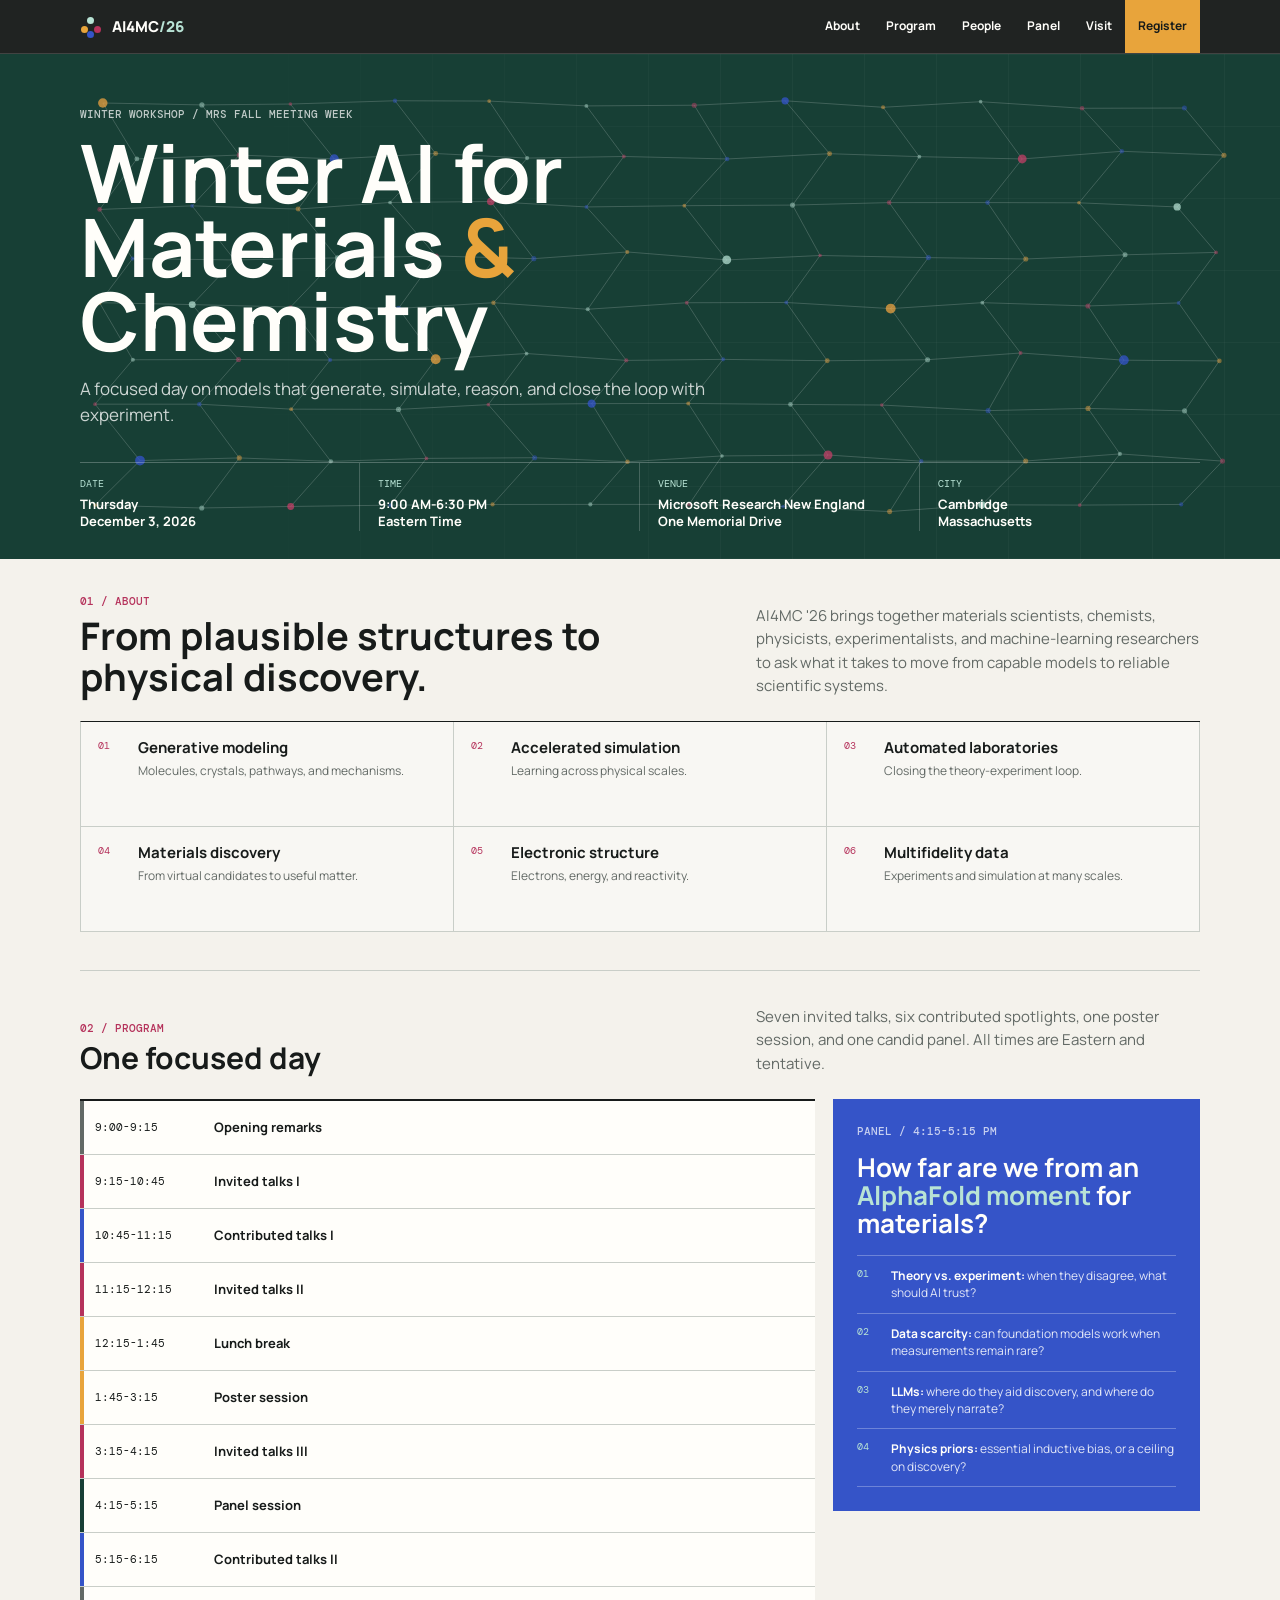
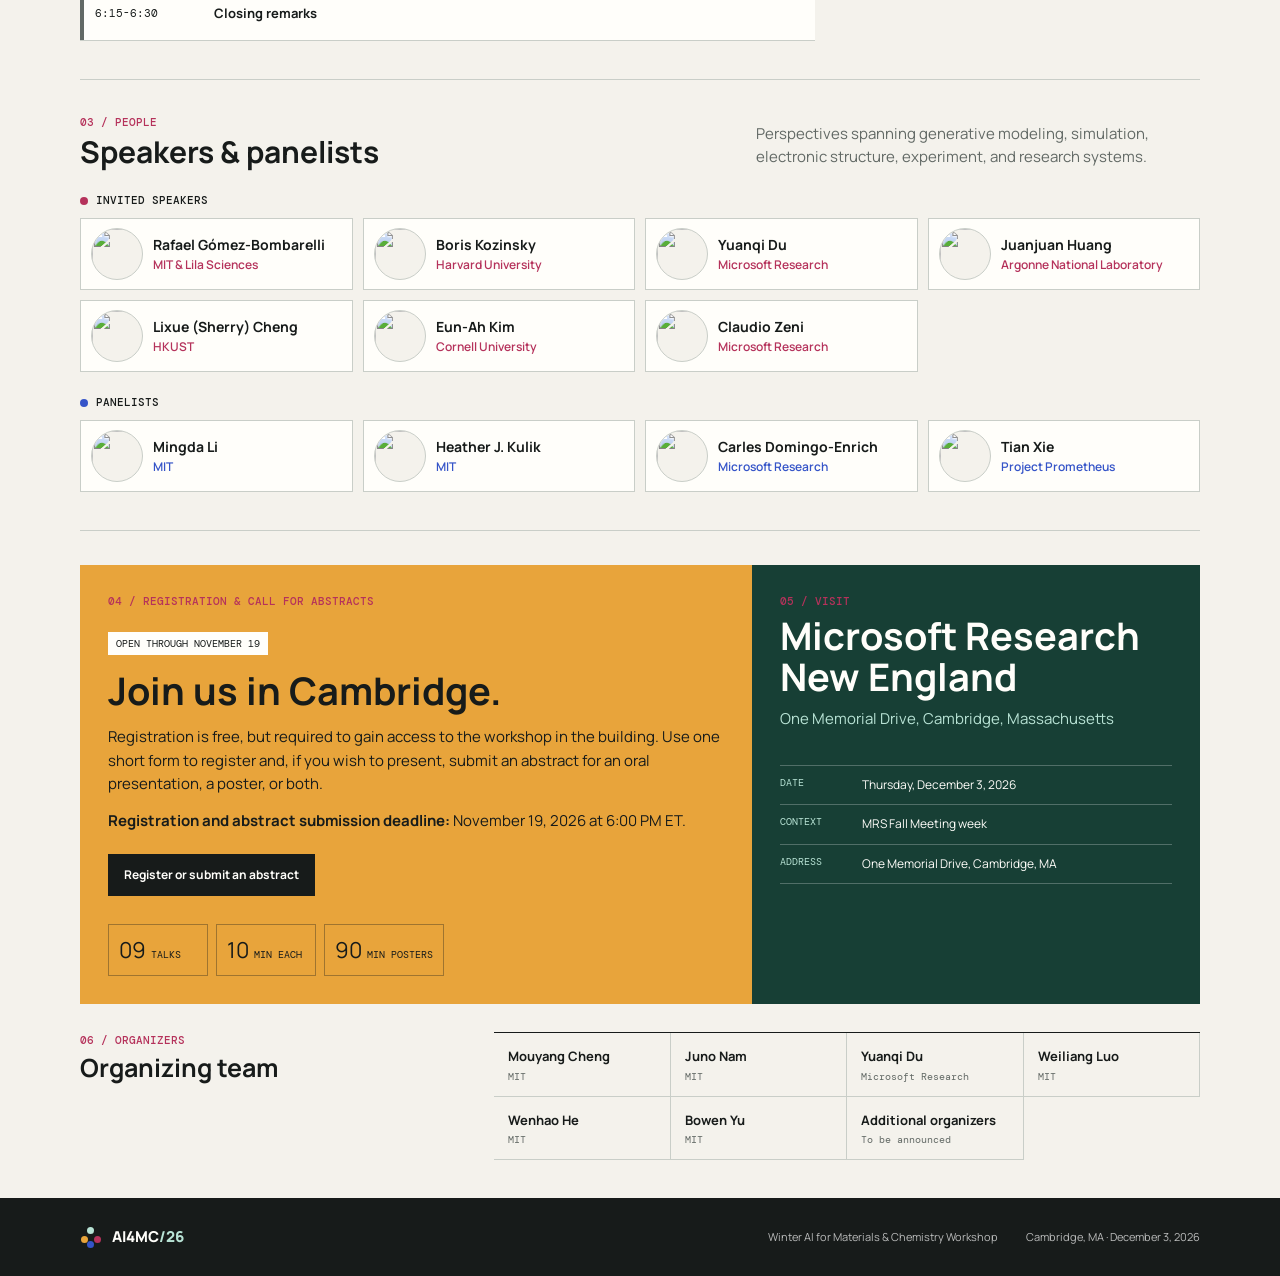
==== index.html @ 74a9e7e5 "Swap panel and final contributed session" ====
<!doctype html>
<html lang="en">
<head>
  <meta charset="utf-8">
  <meta name="viewport" content="width=device-width, initial-scale=1">
  <meta name="description" content="AI4MC 2026 - Winter AI for Materials & Chemistry Workshop at Microsoft Research New England in Cambridge, Massachusetts.">
  <title>AI4MC 2026 | Winter AI for Materials & Chemistry</title>
  <link rel="preconnect" href="https://fonts.googleapis.com">
  <link rel="preconnect" href="https://fonts.gstatic.com" crossorigin>
  <link href="https://fonts.googleapis.com/css2?family=DM+Mono:wght@400;500&family=Manrope:wght@400;500;600;700;800&display=swap" rel="stylesheet">
  <link rel="stylesheet" href="styles.css?v=20261023-1">
</head>
<body>
  <a class="skip-link" href="#main">Skip to content</a>
  <header class="site-header" data-header>
    <a class="brand" href="#top" aria-label="AI4MC 2026 home">
      <span class="brand-symbol" aria-hidden="true"><i></i><i></i><i></i><i></i></span>
      <span>AI4MC<span>/26</span></span>
    </a>
    <button class="menu-toggle" type="button" aria-expanded="false" aria-controls="site-nav" data-menu>
      <span></span><span></span><span class="sr-only">Toggle navigation</span>
    </button>
    <nav class="site-nav" id="site-nav" data-nav aria-label="Primary navigation">
      <a href="#about">About</a><a href="#program">Program</a><a href="#people">People</a>
      <a href="#panel">Panel</a><a href="#visit">Visit</a><a class="nav-cta" href="#abstracts">Register</a>
    </nav>
  </header>

  <main id="main">
    <section class="hero" id="top" aria-labelledby="hero-title">
      <canvas class="hero-canvas" data-crystal-canvas aria-hidden="true"></canvas>
      <div class="hero-grid" aria-hidden="true"></div>
      <div class="hero-inner">
        <div class="hero-copy">
          <p class="eyebrow light">Winter workshop / MRS Fall Meeting week</p>
          <h1 id="hero-title">Winter AI for<br>Materials <span>&amp;</span> Chemistry</h1>
          <p class="hero-deck">A focused day on models that generate, simulate, reason, and close the loop with experiment.</p>
        </div>
        <dl class="hero-meta">
          <div><dt>Date</dt><dd>Thursday<br>December 3, 2026</dd></div>
          <div><dt>Time</dt><dd>9:00 AM-6:30 PM<br>Eastern Time</dd></div>
          <div><dt>Venue</dt><dd>Microsoft Research New England<br>One Memorial Drive</dd></div>
          <div><dt>City</dt><dd>Cambridge<br>Massachusetts</dd></div>
        </dl>
      </div>
    </section>

    <div class="page-shell">
      <section class="section about" id="about" aria-labelledby="about-title">
        <div class="section-heading">
          <div><p class="section-index">01 / About</p><h2 id="about-title">From plausible structures to physical discovery.</h2></div>
          <p>AI4MC '26 brings together materials scientists, chemists, physicists, experimentalists, and machine-learning researchers to ask what it takes to move from capable models to reliable scientific systems.</p>
        </div>
        <div class="theme-grid" aria-label="Workshop themes">
          <article><span>01</span><div><h3>Generative modeling</h3><p>Molecules, crystals, pathways, and mechanisms.</p></div></article>
          <article><span>02</span><div><h3>Accelerated simulation</h3><p>Learning across physical scales.</p></div></article>
          <article><span>03</span><div><h3>Automated laboratories</h3><p>Closing the theory-experiment loop.</p></div></article>
          <article><span>04</span><div><h3>Materials discovery</h3><p>From virtual candidates to useful matter.</p></div></article>
          <article><span>05</span><div><h3>Electronic structure</h3><p>Electrons, energy, and reactivity.</p></div></article>
          <article><span>06</span><div><h3>Multifidelity data</h3><p>Experiments and simulation at many scales.</p></div></article>
        </div>
      </section>

      <section class="section program" id="program" aria-labelledby="program-title">
        <div class="section-heading compact-heading">
          <div><p class="section-index">02 / Program</p><h2 id="program-title">One focused day</h2></div>
          <p>Seven invited talks, six contributed spotlights, one poster session, and one candid panel. All times are Eastern and tentative.</p>
        </div>
        <div class="program-layout">
          <ol class="schedule" aria-label="Tentative workshop schedule">
            <li><time>9:00-9:15</time><strong>Opening remarks</strong></li>
            <li class="invited"><time>9:15-10:45</time><strong>Invited talks I</strong></li>
            <li class="contributed"><time>10:45-11:15</time><strong>Contributed talks I</strong></li>
            <li class="invited"><time>11:15-12:15</time><strong>Invited talks II</strong></li>
            <li class="break"><time>12:15-1:45</time><strong>Lunch break</strong></li>
            <li class="poster"><time>1:45-3:15</time><strong>Poster session</strong></li>
            <li class="invited"><time>3:15-4:15</time><strong>Invited talks III</strong></li>
            <li class="panel-row"><time>4:15-5:15</time><strong>Panel session</strong></li>
            <li class="contributed"><time>5:15-6:15</time><strong>Contributed talks II</strong></li>
            <li><time>6:15-6:30</time><strong>Closing remarks</strong></li>
          </ol>
          <aside class="panel-card" id="panel" aria-labelledby="panel-title">
            <p class="eyebrow light">Panel / 4:15-5:15 PM</p>
            <h3 id="panel-title">How far are we from an <em>AlphaFold moment</em> for materials?</h3>
            <ol>
              <li><span>01</span><p><strong>Theory vs. experiment:</strong> when they disagree, what should AI trust?</p></li>
              <li><span>02</span><p><strong>Data scarcity:</strong> can foundation models work when measurements remain rare?</p></li>
              <li><span>03</span><p><strong>LLMs:</strong> where do they aid discovery, and where do they merely narrate?</p></li>
              <li><span>04</span><p><strong>Physics priors:</strong> essential inductive bias, or a ceiling on discovery?</p></li>
            </ol>
          </aside>
        </div>
      </section>

      <section class="section people" id="people" aria-labelledby="people-title">
        <div class="section-heading compact-heading">
          <div><p class="section-index">03 / People</p><h2 id="people-title">Speakers &amp; panelists</h2></div>
          <p>Perspectives spanning generative modeling, simulation, electronic structure, experiment, and research systems.</p>
        </div>
        <div class="people-group">
          <div class="group-label"><span class="dot raspberry"></span>Invited speakers</div>
          <div class="person-grid">
            <article class="person"><img src="https://dmse.mit.edu/wp-content/uploads/2023/06/0003_Rafael-Gomez-Bombarelli_003-scaled-aspect-ratio-425-490-850x980-c-default.jpg" alt="" width="52" height="52" loading="lazy" referrerpolicy="no-referrer"><div><h3><a href="https://gomezbombarelli.mit.edu/" target="_blank" rel="noreferrer">Rafael G&oacute;mez-Bombarelli</a></h3><p>MIT &amp; Lila Sciences</p></div></article>
            <article class="person"><img src="https://seas.harvard.edu/sites/default/files/images/Directory/Kozinsky_200x300.jpg" alt="" width="52" height="52" loading="lazy" referrerpolicy="no-referrer"><div><h3><a href="https://seas.harvard.edu/person/boris-kozinsky" target="_blank" rel="noreferrer">Boris Kozinsky</a></h3><p>Harvard University</p></div></article>
            <article class="person"><img src="https://yuanqidu.github.io/images/avatar.jpg" alt="" width="52" height="52" loading="lazy" referrerpolicy="no-referrer"><div><h3><a href="https://yuanqidu.github.io/" target="_blank" rel="noreferrer">Yuanqi Du</a></h3><p>Microsoft Research</p></div></article>
            <article class="person"><img src="https://juanjuanhuang-cathy.github.io/assets/img/about_personal_photo.jpg" alt="" width="52" height="52" loading="lazy" referrerpolicy="no-referrer"><div><h3><a href="https://www.aps.anl.gov/aps_directory/profile/Juanjuan__Huang" target="_blank" rel="noreferrer">Juanjuan Huang</a></h3><p>Argonne National Laboratory</p></div></article>
            <article class="person"><img src="https://sherrylixuecheng.github.io/images/academic_photo.jpg" alt="" width="52" height="52" loading="lazy" referrerpolicy="no-referrer"><div><h3><a href="https://sherrylixuecheng.github.io/" target="_blank" rel="noreferrer">Lixue (Sherry) Cheng</a></h3><p>HKUST</p></div></article>
            <article class="person"><img src="https://as.cornell.edu/sites/default/files/styles/4_5/public/2026-10/b5956ace6bd6-eu-nah-kim-picture-web.jpg?itok=qq7B50CQ" alt="" width="52" height="52" loading="lazy" referrerpolicy="no-referrer"><div><h3><a href="https://eunahkim.ccmr.cornell.edu/" target="_blank" rel="noreferrer">Eun-Ah Kim</a></h3><p>Cornell University</p></div></article>
            <article class="person"><img src="https://www.microsoft.com/en-us/research/wp-content/uploads/2024/04/self_portrait_very_small_2-948x1024.png" alt="" width="52" height="52" loading="lazy" referrerpolicy="no-referrer"><div><h3><a href="https://www.microsoft.com/en-us/research/people/claudiozeni/" target="_blank" rel="noreferrer">Claudio Zeni</a></h3><p>Microsoft Research</p></div></article>
          </div>
        </div>
        <div class="people-group panelists">
          <div class="group-label"><span class="dot cobalt"></span>Panelists</div>
          <div class="person-grid panelist-grid">
            <article class="person"><img src="https://nse.mit.edu/files/2025/05/MIT-Mingda-Li.jpg" alt="" width="52" height="52" loading="lazy" referrerpolicy="no-referrer"><div><h3><a href="https://qm.mit.edu/" target="_blank" rel="noreferrer">Mingda Li</a></h3><p>MIT</p></div></article>
            <article class="person"><img src="https://hjkgrp.mit.edu/author/heather-j.-kulik/avatar_hub42bf8af96ca4fa7749fc0bb445c78c4_25260_270x270_fill_lanczos_center_3.png" alt="" width="52" height="52" loading="lazy" referrerpolicy="no-referrer"><div><h3><a href="https://hjkgrp.mit.edu/" target="_blank" rel="noreferrer">Heather J. Kulik</a></h3><p>MIT</p></div></article>
            <article class="person"><img src="https://www.microsoft.com/en-us/research/wp-content/uploads/2026/05/carles_photo_1_cropped.jpg" alt="" width="52" height="52" loading="lazy" referrerpolicy="no-referrer"><div><h3><a href="https://www.microsoft.com/en-us/research/people/carlesd/" target="_blank" rel="noreferrer">Carles Domingo-Enrich</a></h3><p>Microsoft Research</p></div></article>
            <article class="person"><img src="https://txie.me/assets/img/profile.jpeg" alt="" width="52" height="52" loading="lazy" referrerpolicy="no-referrer"><div><h3><a href="https://txie.me/" target="_blank" rel="noreferrer">Tian Xie</a></h3><p>Project Prometheus</p></div></article>
          </div>
        </div>
      </section>

      <section class="section practical" aria-label="Participation and venue information">
        <div class="practical-grid">
          <article class="abstract-card" id="abstracts">
            <p class="section-index">04 / Registration &amp; call for abstracts</p><p class="status-chip">Open through November 19</p>
            <h2>Join us in Cambridge.</h2>
            <p>Registration is free, but required to gain access to the workshop in the building. Use one short form to register and, if you wish to present, submit an abstract for an oral presentation, a poster, or both.</p>
            <p><strong>Registration and abstract submission deadline:</strong> November 19, 2026 at 6:00 PM ET.</p>
            <a class="form-cta" href="https://docs.google.com/forms/d/e/1FAIpQLSfO9KJ5YjZdYnXHMeKEOimz5jTorqgOtloGf9HDs_hQ8RA9sg/viewform" target="_blank" rel="noreferrer">Register or submit an abstract</a>
            <div class="mini-stats"><span><strong>09</strong>talks</span><span><strong>10</strong>min each</span><span><strong>90</strong>min posters</span></div>
          </article>
          <article class="venue-card" id="visit">
            <p class="section-index light">05 / Visit</p><h2>Microsoft Research<br>New England</h2><p>One Memorial Drive, Cambridge, Massachusetts</p>
            <dl>
              <div><dt>Date</dt><dd>Thursday, December 3, 2026</dd></div>
              <div><dt>Context</dt><dd>MRS Fall Meeting week</dd></div>
              <div><dt>Address</dt><dd>One Memorial Drive, Cambridge, MA</dd></div>
            </dl>
          </article>
        </div>
        <div class="organizers" id="organizers">
          <div><p class="section-index">06 / Organizers</p><h2>Organizing team</h2></div>
          <div class="organizer-list">
            <article><h3>Mouyang Cheng</h3><p>MIT</p></article>
            <article><h3>Juno Nam</h3><p>MIT</p></article>
            <article><h3>Yuanqi Du</h3><p>Microsoft Research</p></article>
            <article><h3>Weiliang Luo</h3><p>MIT</p></article>
            <article><h3>Wenhao He</h3><p>MIT</p></article>
            <article><h3>Bowen Yu</h3><p>MIT</p></article>
            <article><h3>Additional organizers</h3><p>To be announced</p></article>
          </div>
        </div>
      </section>
    </div>
  </main>

  <footer class="site-footer">
    <a class="brand footer-brand" href="#top"><span class="brand-symbol" aria-hidden="true"><i></i><i></i><i></i><i></i></span><span>AI4MC<span>/26</span></span></a>
    <p>Winter AI for Materials &amp; Chemistry Workshop</p><p>Cambridge, MA &middot; December 3, 2026</p>
  </footer>
  <script src="script.js"></script>
</body>
</html>
---- styles.css ----
:root {
  --ink: #171b1a;
  --paper: #f4f2ec;
  --white: #fffefa;
  --line: #c9cec8;
  --muted: #626965;
  --evergreen: #173f35;
  --mint: #b8e3d5;
  --raspberry: #b5325b;
  --cobalt: #3554c8;
  --amber: #e8a43b;
  --mono: "DM Mono", monospace;
  --sans: "Manrope", sans-serif;
  --max: 1120px;
}

* { box-sizing: border-box; }
html { scroll-behavior: smooth; scroll-padding-top: 68px; }
body { margin: 0; color: var(--ink); background: var(--paper); font-family: var(--sans); font-size: 15px; line-height: 1.55; }
a { color: inherit; text-decoration: none; }
h1, h2, h3, p, dl, dd, ol { margin: 0; }
button { font: inherit; }
.sr-only { position: absolute; width: 1px; height: 1px; padding: 0; overflow: hidden; clip: rect(0, 0, 0, 0); white-space: nowrap; border: 0; }
.skip-link { position: fixed; z-index: 100; top: 8px; left: 8px; padding: 8px 12px; background: var(--white); transform: translateY(-150%); }
.skip-link:focus { transform: translateY(0); }

.site-header { position: sticky; z-index: 20; top: 0; height: 54px; display: flex; align-items: center; justify-content: space-between; padding: 0 max(22px, calc((100vw - var(--max)) / 2)); color: var(--white); background: rgba(23, 27, 26, .96); border-bottom: 1px solid rgba(255, 255, 255, .15); backdrop-filter: blur(10px); }
.brand { display: inline-flex; align-items: center; gap: 10px; font-size: 15px; font-weight: 800; letter-spacing: 0; }
.brand > span:last-child > span { color: var(--mint); }
.brand-symbol { position: relative; display: block; width: 22px; height: 22px; }
.brand-symbol i { position: absolute; width: 7px; height: 7px; background: var(--mint); border-radius: 50%; }
.brand-symbol i:nth-child(1) { top: 1px; left: 7px; }
.brand-symbol i:nth-child(2) { top: 10px; left: 1px; background: var(--amber); }
.brand-symbol i:nth-child(3) { top: 10px; right: 1px; background: var(--raspberry); }
.brand-symbol i:nth-child(4) { bottom: 0; left: 7px; background: var(--cobalt); }
.site-nav { height: 100%; display: flex; align-items: stretch; }
.site-nav a { display: grid; place-items: center; padding: 0 13px; font-size: 12px; font-weight: 700; }
.site-nav a:hover, .site-nav a:focus-visible { color: var(--mint); }
.site-nav .nav-cta { color: var(--ink); background: var(--amber); }
.site-nav .nav-cta:hover, .site-nav .nav-cta:focus-visible { color: var(--ink); background: #f0b95f; }
.menu-toggle { display: none; }

.hero { position: relative; min-height: 390px; overflow: hidden; color: var(--white); background: var(--evergreen); }
.hero-canvas, .hero-grid { position: absolute; inset: 0; width: 100%; height: 100%; }
.hero-grid { opacity: .18; background-image: linear-gradient(rgba(255,255,255,.18) 1px, transparent 1px), linear-gradient(90deg, rgba(255,255,255,.18) 1px, transparent 1px); background-size: 72px 72px; mask-image: linear-gradient(90deg, transparent 15%, #000 60%); }
.hero-inner { position: relative; z-index: 1; width: min(var(--max), calc(100% - 44px)); margin: 0 auto; padding: 52px 0 28px; }
.eyebrow, .section-index, .group-label { font-family: var(--mono); font-size: 11px; font-weight: 500; text-transform: uppercase; letter-spacing: 0; }
.light { color: rgba(255,255,255,.72); }
.hero h1 { max-width: 820px; margin-top: 12px; font-size: clamp(46px, 6.3vw, 88px); line-height: .92; font-weight: 700; letter-spacing: 0; }
.hero h1 span { color: var(--amber); }
.hero-deck { max-width: 670px; margin-top: 18px; font-size: 17px; color: rgba(255,255,255,.78); }
.hero-meta { display: grid; grid-template-columns: repeat(4, 1fr); margin-top: 34px; border-top: 1px solid rgba(255,255,255,.25); }
.hero-meta div { padding: 13px 18px 0 0; border-right: 1px solid rgba(255,255,255,.2); }
.hero-meta div + div { padding-left: 18px; }
.hero-meta div:last-child { border-right: 0; }
.hero-meta dt { margin-bottom: 4px; font-family: var(--mono); font-size: 10px; text-transform: uppercase; color: var(--mint); }
.hero-meta dd { font-size: 13px; font-weight: 700; line-height: 1.35; }

.page-shell { width: min(var(--max), calc(100% - 44px)); margin: 0 auto; }
.section { padding: 34px 0 38px; border-bottom: 1px solid var(--line); }
.section-heading { display: grid; grid-template-columns: 1.4fr 1fr; gap: 54px; align-items: end; margin-bottom: 24px; }
.section-heading h2, .organizers h2, .practical h2 { margin-top: 5px; font-size: clamp(25px, 3vw, 38px); line-height: 1.08; letter-spacing: 0; }
.section-heading > p { max-width: 510px; color: var(--muted); }
.section-index { color: var(--raspberry); }
.compact-heading h2 { font-size: 30px; }

.theme-grid { display: grid; grid-template-columns: repeat(3, 1fr); border-top: 1px solid var(--ink); border-left: 1px solid var(--line); }
.theme-grid article { min-height: 105px; display: grid; grid-template-columns: 30px 1fr; gap: 10px; padding: 17px; border-right: 1px solid var(--line); border-bottom: 1px solid var(--line); background: rgba(255,255,255,.36); }
.theme-grid span { font: 10px var(--mono); color: var(--raspberry); }
.theme-grid h3 { font-size: 15px; line-height: 1.2; }
.theme-grid p { margin-top: 6px; color: var(--muted); font-size: 12px; line-height: 1.4; }

.program-layout { display: grid; grid-template-columns: minmax(0, 1.6fr) minmax(310px, .8fr); gap: 18px; align-items: start; }
.schedule { list-style: none; padding: 0; border-top: 2px solid var(--ink); }
.schedule li { position: relative; min-height: 54px; display: grid; grid-template-columns: 105px 1fr; gap: 14px; align-items: center; padding: 8px 15px; border-bottom: 1px solid var(--line); background: var(--white); }
.schedule li::before { content: ""; position: absolute; left: 0; top: 0; bottom: 0; width: 4px; background: var(--muted); }
.schedule li.invited::before { background: var(--raspberry); }
.schedule li.contributed::before { background: var(--cobalt); }
.schedule li.break::before, .schedule li.poster::before { background: var(--amber); }
.schedule li.panel-row::before { background: var(--evergreen); }
.schedule time { font: 11px var(--mono); }
.schedule strong { font-size: 13px; line-height: 1.25; }
.panel-card { padding: 24px; color: var(--white); background: var(--cobalt); }
.panel-card h3 { margin: 13px 0 18px; font-size: 26px; line-height: 1.08; }
.panel-card h3 em { color: var(--mint); font-style: normal; }
.panel-card ol { list-style: none; padding: 0; border-top: 1px solid rgba(255,255,255,.28); }
.panel-card li { display: grid; grid-template-columns: 26px 1fr; gap: 8px; padding: 11px 0; border-bottom: 1px solid rgba(255,255,255,.28); }
.panel-card li span { font: 10px var(--mono); color: var(--mint); }
.panel-card li p { font-size: 12px; line-height: 1.45; color: rgba(255,255,255,.86); }
.panel-card li strong { color: var(--white); }

.people-group + .people-group { margin-top: 22px; }
.group-label { display: flex; align-items: center; gap: 8px; margin-bottom: 9px; }
.dot { width: 8px; height: 8px; border-radius: 50%; }
.dot.raspberry { background: var(--raspberry); }
.dot.cobalt { background: var(--cobalt); }
.person-grid { display: grid; grid-template-columns: repeat(4, minmax(0, 1fr)); gap: 10px; }
.person { min-height: 72px; display: flex; gap: 10px; align-items: center; padding: 9px 10px; background: var(--white); border: 1px solid var(--line); }
.person img, .person .initials { flex: 0 0 52px; width: 52px; min-width: 52px; max-width: 52px; height: 52px; min-height: 52px; max-height: 52px; aspect-ratio: 1; display: block; border-radius: 50%; object-fit: cover; background: var(--paper); border: 1px solid var(--line); }
.person .initials { display: grid; place-items: center; color: var(--muted); font-size: 12px; font-weight: 700; line-height: 1; }
.person h3 { font-size: 14px; line-height: 1.25; }
.person h3 a:hover, .person h3 a:focus-visible { color: var(--raspberry); text-decoration: underline; }
.person p { margin-top: 3px; color: var(--raspberry); font-size: 12px; line-height: 1.3; font-weight: 600; }
.person.tba { background: rgba(232,164,59,.13); }
.panelist-grid { grid-template-columns: repeat(4, minmax(0, 1fr)); }
.panelist-grid .person p { color: var(--cobalt); }
.panelist-grid .person h3 a:hover, .panelist-grid .person h3 a:focus-visible { color: var(--cobalt); }

.practical { border-bottom: 0; }
.practical-grid { display: grid; grid-template-columns: 1.2fr .8fr; }
.abstract-card, .venue-card { min-height: 355px; padding: 28px; }
.abstract-card { background: var(--amber); }
.venue-card { color: var(--white); background: var(--evergreen); }
.status-chip { display: inline-block; margin: 22px 0 10px; padding: 5px 8px; font: 10px var(--mono); text-transform: uppercase; background: var(--white); }
.abstract-card > p:not(.section-index):not(.status-chip) { max-width: 620px; margin-top: 14px; }
.form-cta { display: inline-flex; align-items: center; min-height: 42px; margin-top: 22px; padding: 10px 15px; color: var(--white); background: var(--ink); border: 1px solid var(--ink); font-size: 12px; font-weight: 700; }
.form-cta:hover, .form-cta:focus-visible { color: var(--ink); background: var(--white); }
.mini-stats { display: flex; gap: 8px; margin-top: 28px; }
.mini-stats span { min-width: 100px; display: flex; align-items: baseline; gap: 5px; padding: 10px; border: 1px solid rgba(23,27,26,.35); font: 10px var(--mono); text-transform: uppercase; }
.mini-stats strong { font: 22px var(--sans); }
.venue-card > p:not(.section-index) { margin-top: 10px; color: var(--mint); }
.venue-card dl { margin-top: 34px; border-top: 1px solid rgba(255,255,255,.25); }
.venue-card dl div { display: grid; grid-template-columns: 72px 1fr; gap: 10px; padding: 10px 0; border-bottom: 1px solid rgba(255,255,255,.25); }
.venue-card dt { font: 10px var(--mono); text-transform: uppercase; color: var(--mint); }
.venue-card dd { font-size: 12px; }
.organizers { display: grid; grid-template-columns: .7fr 1.3fr; gap: 34px; padding-top: 28px; }
.organizers h2 { font-size: 25px; }
.organizer-list { display: grid; grid-template-columns: repeat(4, 1fr); border-top: 1px solid var(--ink); }
.organizer-list article { padding: 13px 14px; border-right: 1px solid var(--line); border-bottom: 1px solid var(--line); }
.organizer-list h3 { font-size: 13px; }
.organizer-list p { margin-top: 3px; color: var(--muted); font: 10px var(--mono); }

.site-footer { min-height: 78px; display: grid; grid-template-columns: 1fr auto auto; gap: 28px; align-items: center; padding: 16px max(22px, calc((100vw - var(--max)) / 2)); color: rgba(255,255,255,.7); background: var(--ink); font-size: 11px; }
.footer-brand { color: var(--white); }

@media (max-width: 900px) {
  .program-layout { grid-template-columns: 1fr; }
  .panel-card { display: grid; grid-template-columns: .8fr 1.2fr; gap: 22px; }
  .panel-card .eyebrow { grid-column: 1; }
  .panel-card h3 { grid-column: 1; margin: 0; }
  .panel-card ol { grid-column: 2; grid-row: 1 / span 2; }
  .person-grid { grid-template-columns: repeat(3, 1fr); }
  .panelist-grid { grid-template-columns: repeat(3, 1fr); }
  .organizer-list { grid-template-columns: repeat(2, 1fr); }
}

@media (max-width: 720px) {
  html { scroll-padding-top: 54px; }
  .site-header { padding: 0 18px; }
  .menu-toggle { position: relative; display: block; width: 38px; height: 38px; padding: 0; border: 0; color: var(--white); background: transparent; }
  .menu-toggle > span:not(.sr-only) { position: absolute; left: 9px; width: 20px; height: 2px; background: currentColor; }
  .menu-toggle > span:first-child { top: 14px; }
  .menu-toggle > span:nth-child(2) { top: 22px; }
  .site-nav { position: fixed; inset: 54px 0 auto; height: auto; display: none; grid-template-columns: repeat(2, 1fr); padding: 8px 18px 18px; background: var(--ink); }
  .site-nav.open { display: grid; }
  .site-nav a { min-height: 44px; justify-items: start; padding: 0 12px; border-bottom: 1px solid rgba(255,255,255,.15); }
  .site-nav .nav-cta { justify-items: center; margin-top: 8px; grid-column: 1 / -1; }
  .hero { min-height: 460px; }
  .hero-inner, .page-shell { width: min(100% - 30px, var(--max)); }
  .hero-inner { padding-top: 42px; }
  .hero h1 { font-size: clamp(41px, 13vw, 62px); }
  .hero-deck { font-size: 14px; }
  .hero-meta { grid-template-columns: repeat(2, 1fr); margin-top: 28px; }
  .hero-meta div { padding: 10px 10px 10px 0; border-bottom: 1px solid rgba(255,255,255,.2); }
  .hero-meta div + div { padding-left: 10px; }
  .hero-meta div:nth-child(2) { border-right: 0; }
  .section { padding: 28px 0 31px; }
  .section-heading { grid-template-columns: 1fr; gap: 10px; margin-bottom: 18px; }
  .section-heading h2 { font-size: 27px; }
  .theme-grid { grid-template-columns: repeat(2, 1fr); }
  .theme-grid article { min-height: 115px; grid-template-columns: 1fr; gap: 6px; padding: 13px; }
  .panel-card { display: block; }
  .panel-card h3 { margin: 12px 0 18px; }
  .person-grid, .panelist-grid { grid-template-columns: repeat(2, 1fr); }
  .practical-grid { grid-template-columns: 1fr; }
  .abstract-card, .venue-card { min-height: 0; padding: 24px; }
  .organizers { grid-template-columns: 1fr; gap: 16px; }
  .organizer-list { grid-template-columns: 1fr; }
  .site-footer { grid-template-columns: 1fr; gap: 6px; padding: 20px 18px; }
}

@media (max-width: 430px) {
  .schedule li { grid-template-columns: 82px 1fr; gap: 9px; padding-right: 8px; }
  .schedule b { display: none; }
  .schedule time { font-size: 9px; }
  .person-grid, .panelist-grid { grid-template-columns: 1fr; }
  .mini-stats { flex-wrap: wrap; }
  .mini-stats span { min-width: calc(50% - 4px); }
}

@media (prefers-reduced-motion: reduce) {
  html { scroll-behavior: auto; }
}
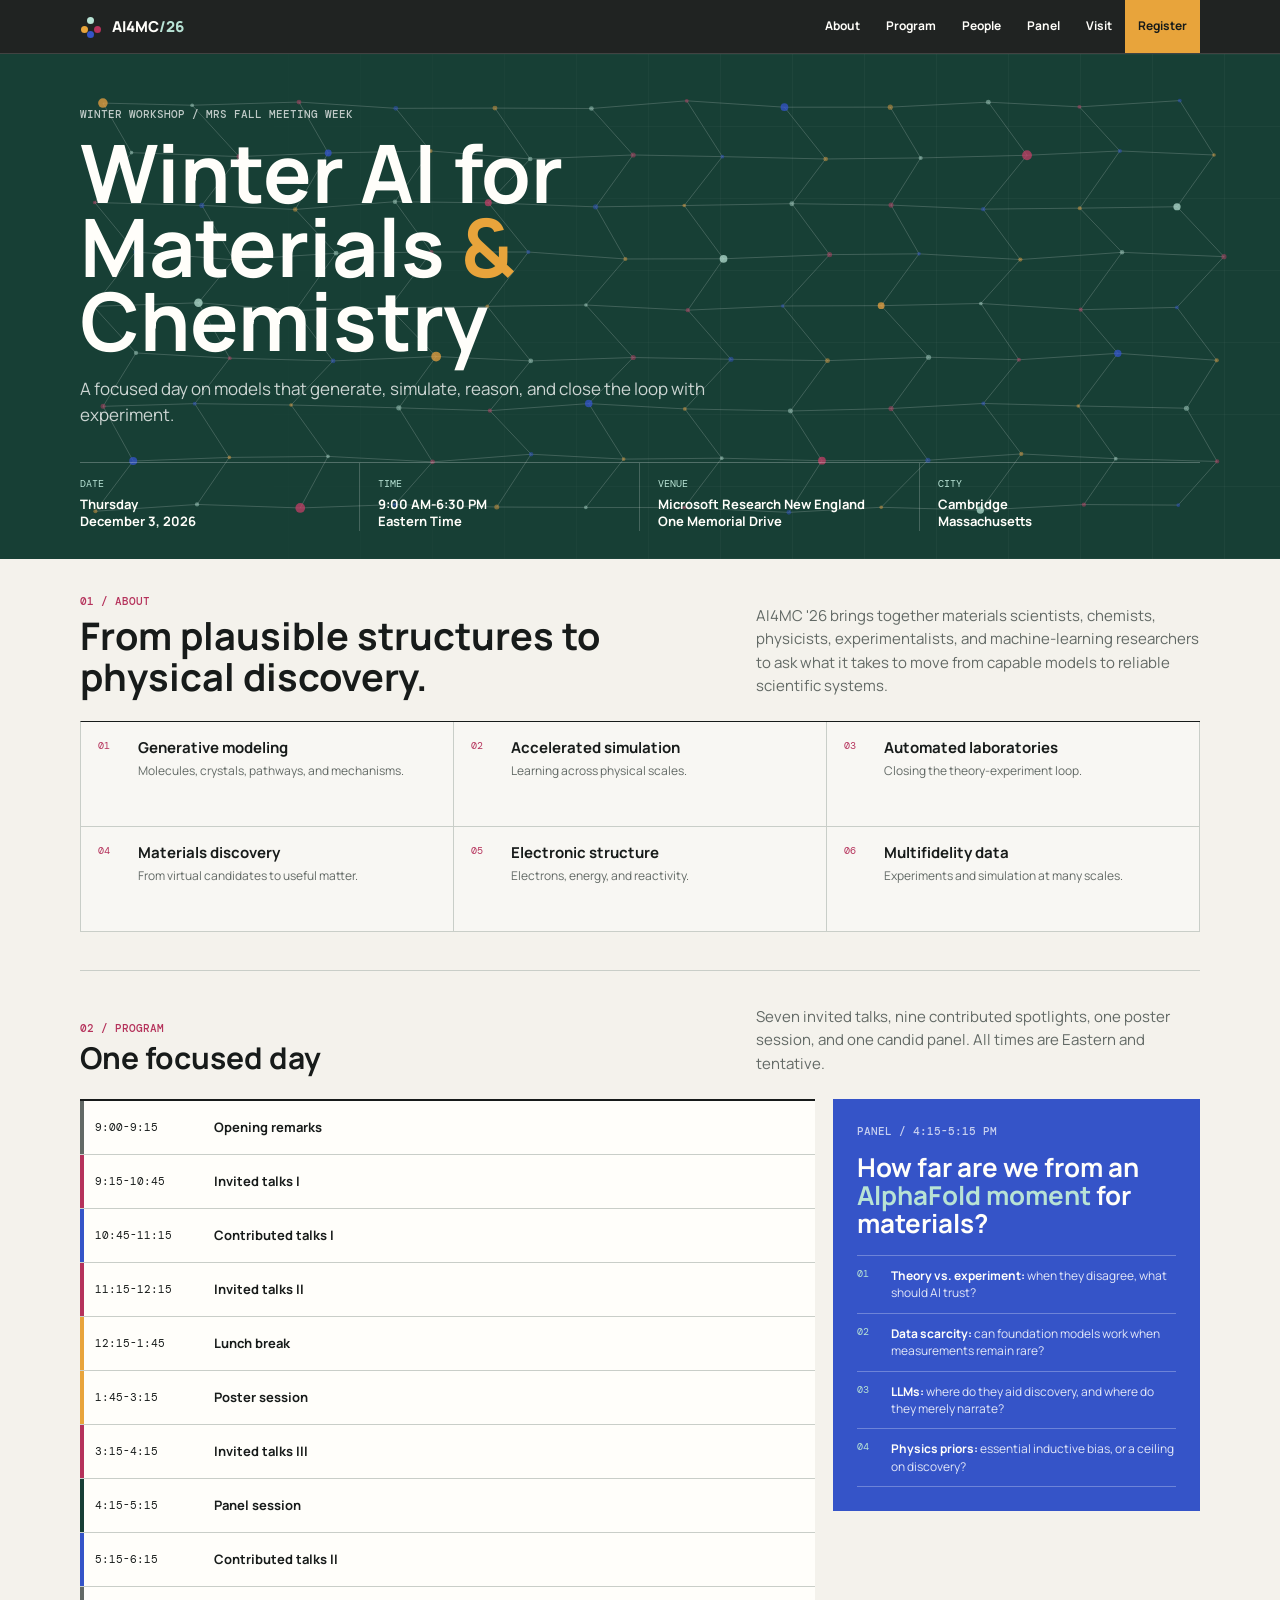
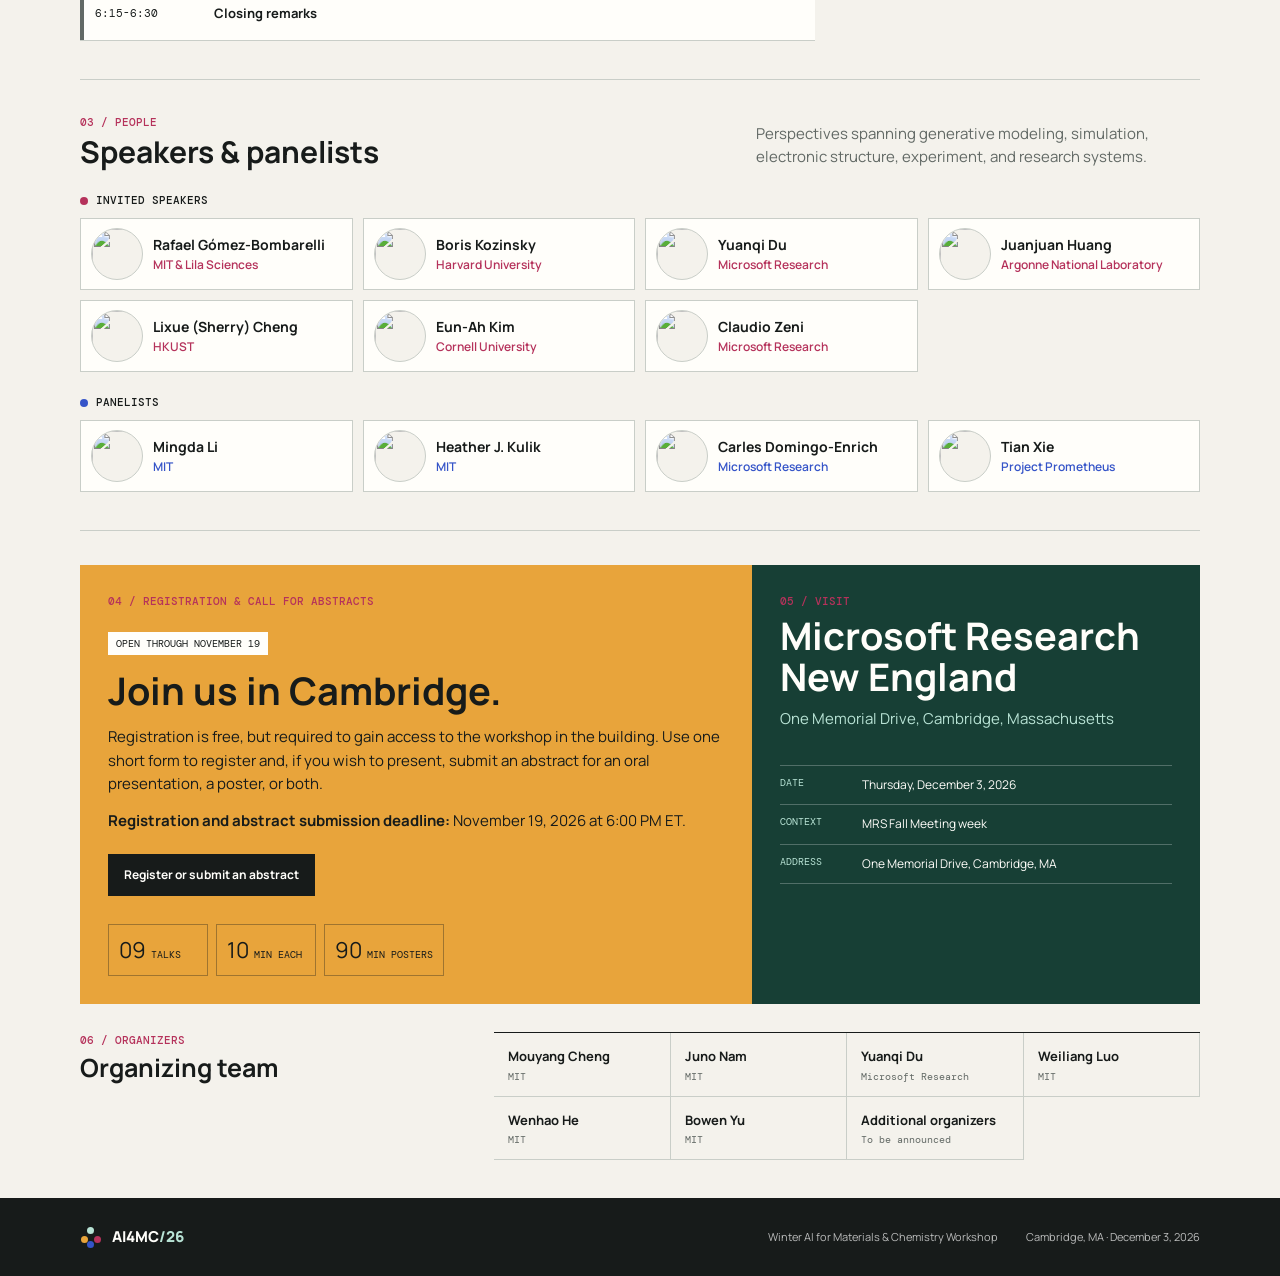
==== commit af64a0b5: "Update contributed spotlight count to nine" ====
--- a/index.html
+++ b/index.html
@@ -64,7 +64,7 @@
       <section class="section program" id="program" aria-labelledby="program-title">
         <div class="section-heading compact-heading">
           <div><p class="section-index">02 / Program</p><h2 id="program-title">One focused day</h2></div>
-          <p>Seven invited talks, six contributed spotlights, one poster session, and one candid panel. All times are Eastern and tentative.</p>
+          <p>Seven invited talks, nine contributed spotlights, one poster session, and one candid panel. All times are Eastern and tentative.</p>
         </div>
         <div class="program-layout">
           <ol class="schedule" aria-label="Tentative workshop schedule">
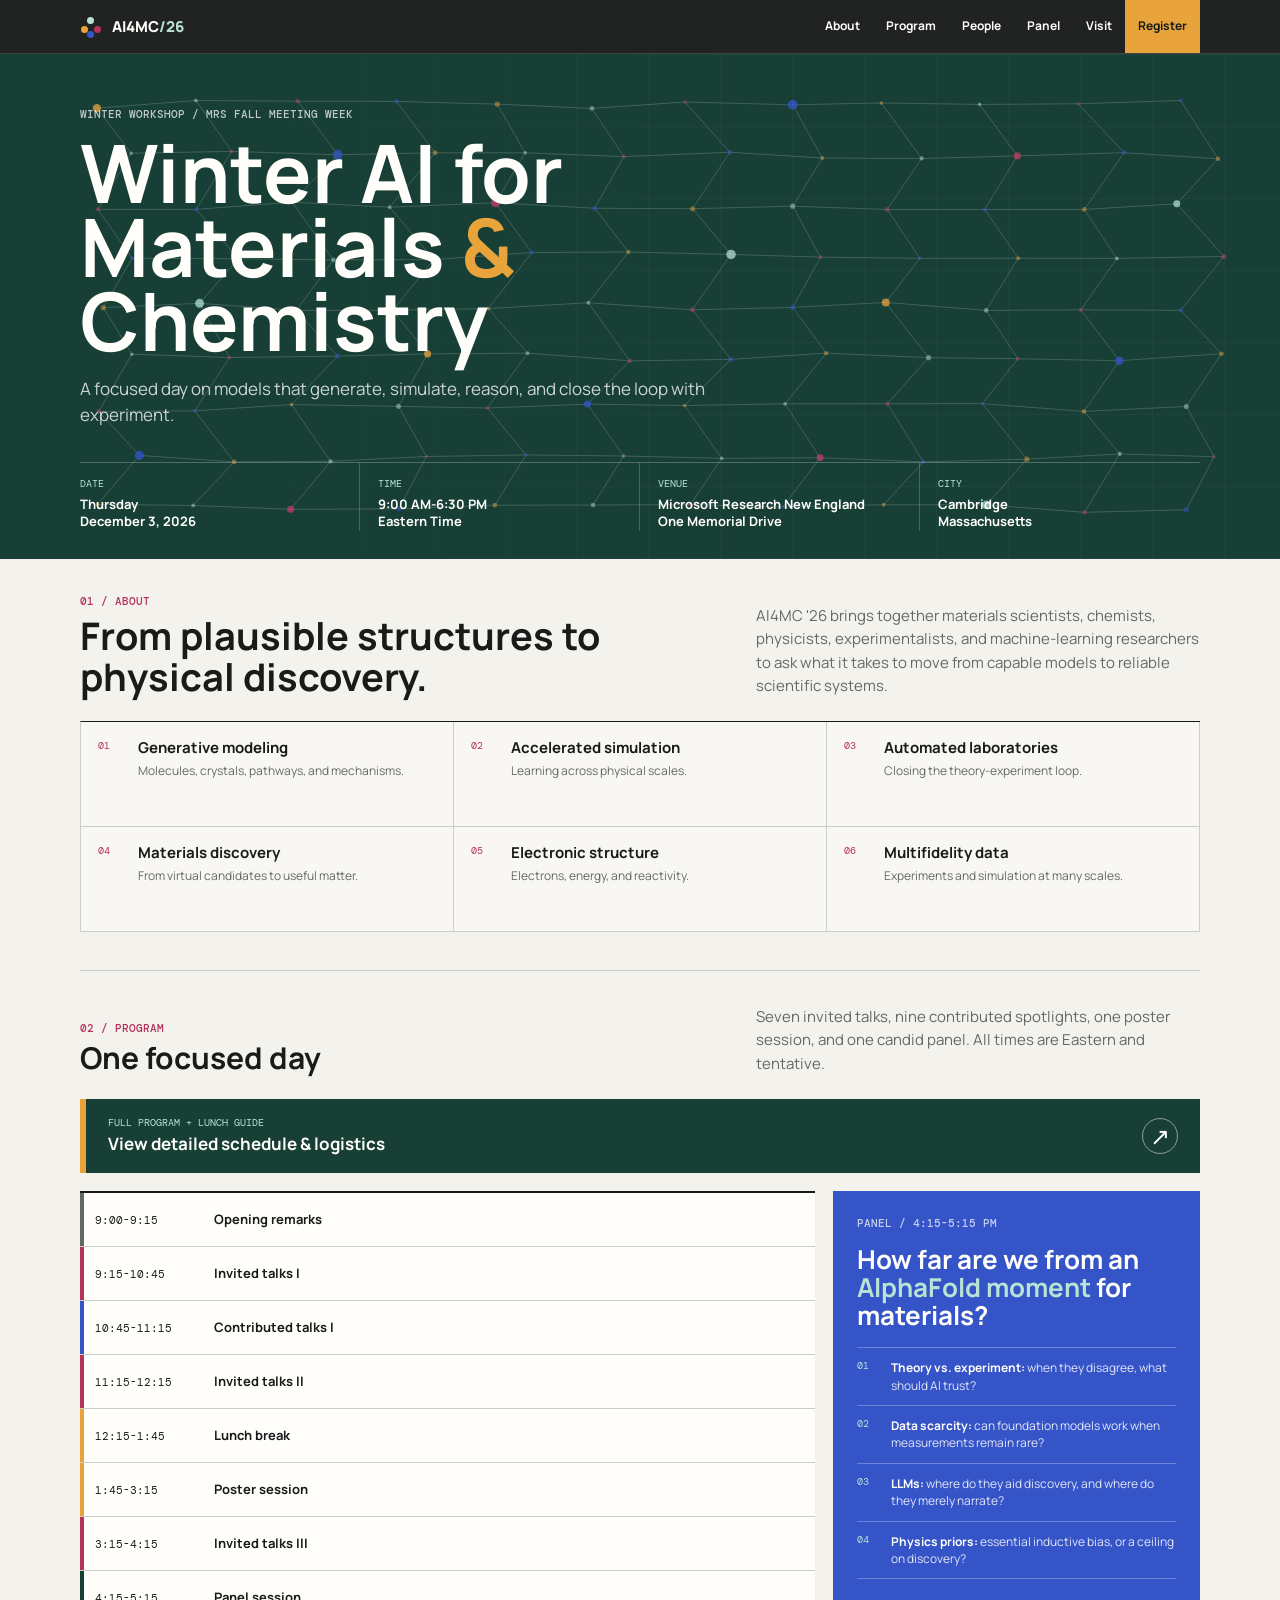
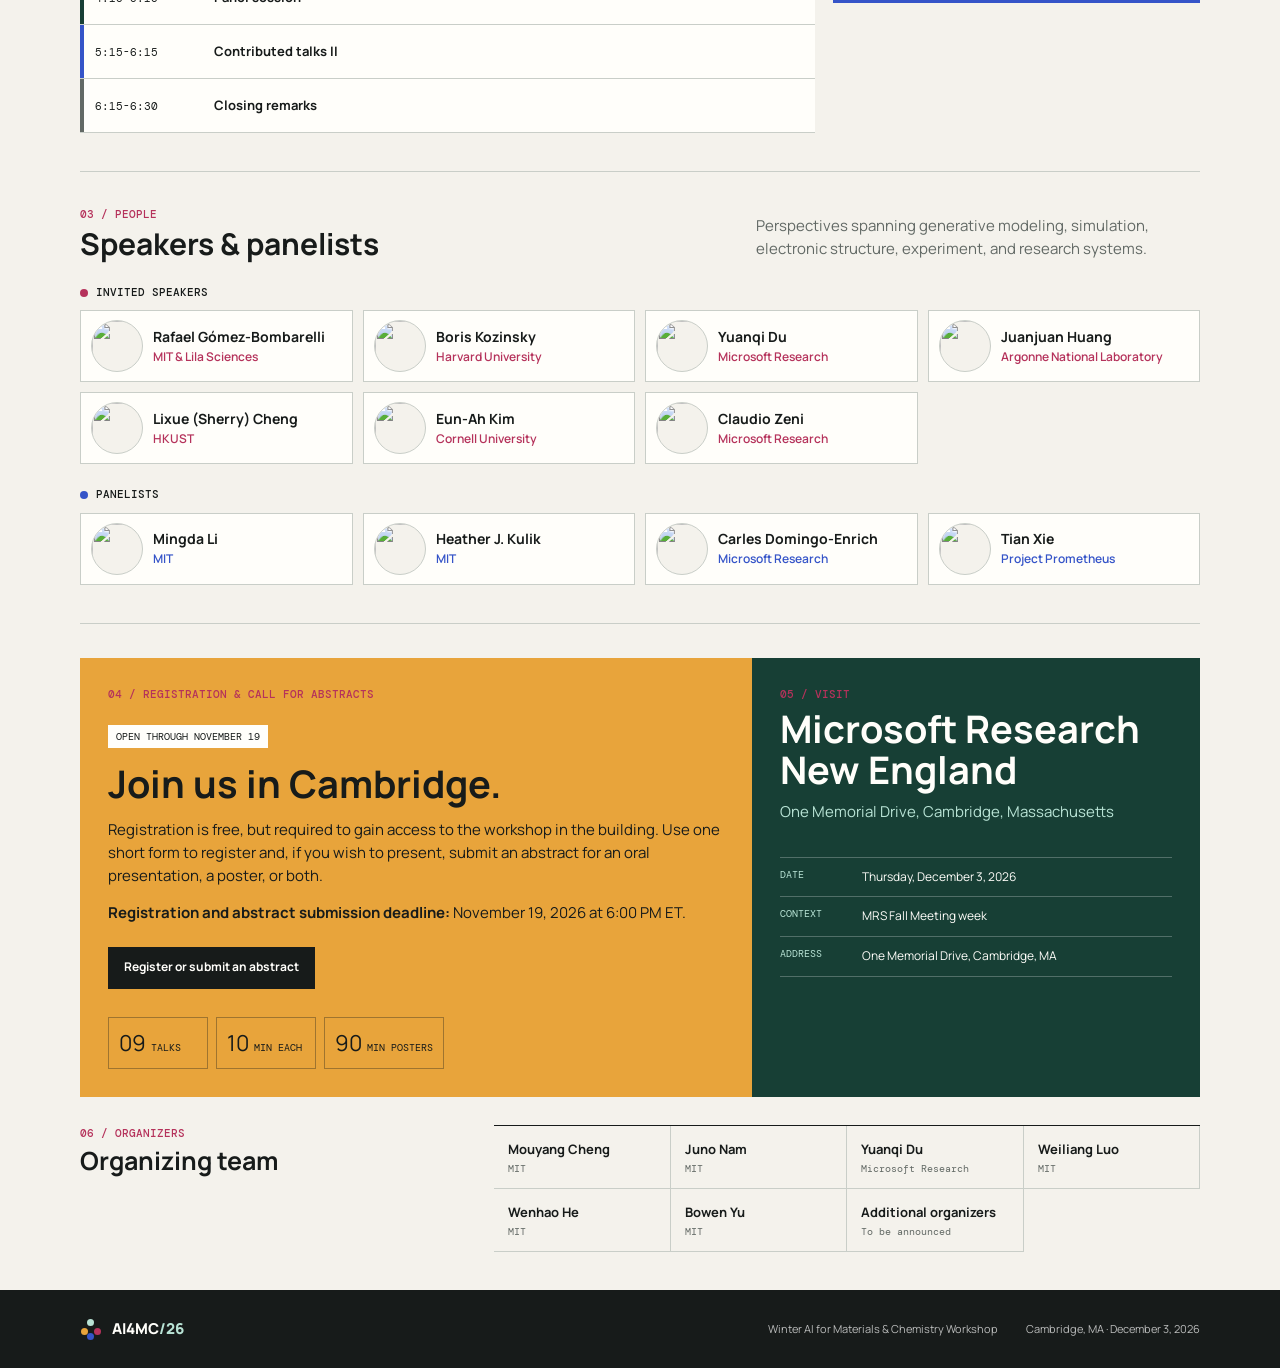
==== commit 95dcaa28: "Add AI4MC detailed schedule and lunch guide" ====
--- a/index.html
+++ b/index.html
@@ -8,7 +8,7 @@
   <link rel="preconnect" href="https://fonts.googleapis.com">
   <link rel="preconnect" href="https://fonts.gstatic.com" crossorigin>
   <link href="https://fonts.googleapis.com/css2?family=DM+Mono:wght@400;500&family=Manrope:wght@400;500;600;700;800&display=swap" rel="stylesheet">
-  <link rel="stylesheet" href="styles.css?v=20261023-1">
+  <link rel="stylesheet" href="styles.css?v=20261122-1">
 </head>
 <body>
   <a class="skip-link" href="#main">Skip to content</a>
@@ -66,6 +66,11 @@
           <div><p class="section-index">02 / Program</p><h2 id="program-title">One focused day</h2></div>
           <p>Seven invited talks, nine contributed spotlights, one poster session, and one candid panel. All times are Eastern and tentative.</p>
         </div>
+        <a class="schedule-detail-link" href="schedule.html" target="_blank" rel="noopener noreferrer">
+          <span><small>Full program + lunch guide</small><strong>View detailed schedule &amp; logistics</strong></span>
+          <span class="schedule-detail-arrow" aria-hidden="true">&#8599;</span>
+          <span class="sr-only">(opens in a new tab)</span>
+        </a>
         <div class="program-layout">
           <ol class="schedule" aria-label="Tentative workshop schedule">
             <li><time>9:00-9:15</time><strong>Opening remarks</strong></li>
--- a/styles.css
+++ b/styles.css
@@ -71,6 +71,12 @@
 .theme-grid p { margin-top: 6px; color: var(--muted); font-size: 12px; line-height: 1.4; }
 
 .program-layout { display: grid; grid-template-columns: minmax(0, 1.6fr) minmax(310px, .8fr); gap: 18px; align-items: start; }
+.schedule-detail-link { display: flex; align-items: center; justify-content: space-between; gap: 18px; margin: 0 0 18px; padding: 17px 22px; color: var(--white); background: var(--evergreen); border-left: 6px solid var(--amber); }
+.schedule-detail-link small { display: block; margin-bottom: 4px; color: var(--mint); font: 10px var(--mono); text-transform: uppercase; }
+.schedule-detail-link strong { font-size: 17px; line-height: 1.2; }
+.schedule-detail-arrow { flex: 0 0 auto; display: grid; place-items: center; width: 36px; height: 36px; border: 1px solid rgba(255,255,255,.5); border-radius: 50%; font-size: 24px; line-height: 1; }
+.schedule-detail-link:hover, .schedule-detail-link:focus-visible { background: #245848; }
+.schedule-detail-link:focus-visible, .detail-hero a:focus-visible, .detail-timeline a:focus-visible, .talk-grid a:focus-visible, .lunch-layout a:focus-visible { outline: 3px solid var(--amber); outline-offset: 3px; }
 .schedule { list-style: none; padding: 0; border-top: 2px solid var(--ink); }
 .schedule li { position: relative; min-height: 54px; display: grid; grid-template-columns: 105px 1fr; gap: 14px; align-items: center; padding: 8px 15px; border-bottom: 1px solid var(--line); background: var(--white); }
 .schedule li::before { content: ""; position: absolute; left: 0; top: 0; bottom: 0; width: 4px; background: var(--muted); }
@@ -130,6 +136,50 @@
 .organizer-list h3 { font-size: 13px; }
 .organizer-list p { margin-top: 3px; color: var(--muted); font: 10px var(--mono); }
 
+.detail-hero { min-height: 260px; }
+.detail-hero .hero-canvas { opacity: .38; }
+.detail-hero .hero-inner { padding: 38px 0 24px; }
+.detail-hero h1 { max-width: none; font-size: clamp(44px, 6vw, 74px); }
+.detail-hero-meta { display: flex; flex-wrap: wrap; gap: 10px 26px; align-items: center; margin-top: 30px; padding-top: 15px; border-top: 1px solid rgba(255,255,255,.3); color: var(--mint); font: 11px var(--mono); }
+.detail-hero-meta a { margin-left: auto; color: var(--white); text-decoration: underline; text-underline-offset: 4px; }
+.detail-section { padding-top: 40px; padding-bottom: 46px; }
+.detail-section .section-heading { margin-bottom: 26px; }
+.detail-timeline { list-style: none; padding: 0; border-top: 2px solid var(--ink); }
+.detail-timeline li { display: grid; grid-template-columns: 175px 1fr; gap: 22px; padding: 17px 22px; border-bottom: 1px solid var(--line); border-left: 5px solid var(--muted); background: var(--white); }
+.detail-timeline li:nth-child(even) { background: rgba(255,255,255,.65); }
+.detail-timeline li.invited { border-left-color: var(--raspberry); }
+.detail-timeline li.contributed { border-left-color: var(--cobalt); }
+.detail-timeline li.break, .detail-timeline li.poster { border-left-color: var(--amber); }
+.detail-timeline li.panel { border-left-color: var(--evergreen); }
+.detail-timeline time { padding-top: 3px; font: 11px/1.5 var(--mono); white-space: nowrap; }
+.timeline-kind, .talk-meta { display: block; color: var(--raspberry); font: 10px var(--mono); text-transform: uppercase; }
+.detail-timeline .contributed .timeline-kind { color: var(--cobalt); }
+.detail-timeline .break .timeline-kind, .detail-timeline .poster .timeline-kind { color: #97611b; }
+.detail-timeline .panel .timeline-kind { color: var(--evergreen); }
+.detail-timeline h3 { margin-top: 4px; font-size: 18px; line-height: 1.25; }
+.detail-timeline p { margin-top: 5px; color: var(--muted); font-size: 13px; }
+.detail-timeline p a { color: var(--evergreen); font-weight: 700; text-decoration: underline; text-underline-offset: 3px; }
+.talk-grid { list-style: none; display: grid; grid-template-columns: repeat(3, minmax(0, 1fr)); gap: 10px; padding: 0; }
+.talk-grid li { min-height: 200px; display: flex; flex-direction: column; padding: 20px; border: 1px solid var(--line); border-top: 4px solid var(--cobalt); background: var(--white); }
+.talk-meta { color: var(--cobalt); }
+.talk-grid h3 { margin: 24px 0 20px; font-size: 17px; line-height: 1.35; overflow-wrap: anywhere; }
+.talk-grid h3 a:hover { color: var(--cobalt); text-decoration: underline; text-underline-offset: 3px; }
+.talk-grid p { margin-top: auto; padding-top: 12px; border-top: 1px solid var(--line); color: var(--muted); font-size: 13px; font-weight: 700; }
+.lunch-layout { display: grid; grid-template-columns: minmax(0, 1.25fr) minmax(300px, .75fr); gap: 20px; align-items: start; }
+.lunch-map-wrap { border: 1px solid var(--line); background: var(--white); }
+.lunch-sketch { display: block; width: 100%; height: auto; }
+.map-caption { display: flex; flex-wrap: wrap; gap: 4px 10px; padding: 11px 14px; border-top: 1px solid var(--line); color: var(--muted); font-size: 11px; }
+.map-caption strong { color: var(--ink); }
+.map-caption a { margin-left: auto; color: var(--cobalt); font-weight: 700; text-decoration: underline; }
+.lunch-options { padding: 20px; color: var(--white); background: var(--evergreen); }
+.lunch-list-intro { margin-bottom: 15px; color: var(--mint); font-size: 12px; }
+.lunch-options ul { list-style: none; margin: 0; padding: 0; border-top: 1px solid rgba(255,255,255,.3); }
+.lunch-options li { display: grid; grid-template-columns: 28px 1fr; gap: 10px; padding: 12px 0; border-bottom: 1px solid rgba(255,255,255,.25); }
+.lunch-options li > span { padding-top: 3px; color: var(--mint); font: 10px var(--mono); }
+.lunch-options a { font-size: 14px; font-weight: 700; }
+.lunch-options a:hover { color: var(--mint); text-decoration: underline; text-underline-offset: 3px; }
+.lunch-options li p { margin-top: 3px; color: rgba(255,255,255,.72); font-size: 11px; }
+
 .site-footer { min-height: 78px; display: grid; grid-template-columns: 1fr auto auto; gap: 28px; align-items: center; padding: 16px max(22px, calc((100vw - var(--max)) / 2)); color: rgba(255,255,255,.7); background: var(--ink); font-size: 11px; }
 .footer-brand { color: var(--white); }
 
@@ -142,6 +192,7 @@
   .person-grid { grid-template-columns: repeat(3, 1fr); }
   .panelist-grid { grid-template-columns: repeat(3, 1fr); }
   .organizer-list { grid-template-columns: repeat(2, 1fr); }
+  .lunch-layout { grid-template-columns: 1fr; }
 }
 
 @media (max-width: 720px) {
@@ -177,6 +228,12 @@
   .organizers { grid-template-columns: 1fr; gap: 16px; }
   .organizer-list { grid-template-columns: 1fr; }
   .site-footer { grid-template-columns: 1fr; gap: 6px; padding: 20px 18px; }
+  .detail-hero { min-height: 0; }
+  .detail-hero .hero-inner { padding: 32px 0 23px; }
+  .detail-hero-meta a { margin-left: 0; }
+  .detail-timeline li { grid-template-columns: 125px 1fr; gap: 12px; padding: 14px; }
+  .detail-timeline time { white-space: normal; }
+  .talk-grid { grid-template-columns: repeat(2, minmax(0, 1fr)); }
 }
 
 @media (max-width: 430px) {
@@ -186,6 +243,10 @@
   .person-grid, .panelist-grid { grid-template-columns: 1fr; }
   .mini-stats { flex-wrap: wrap; }
   .mini-stats span { min-width: calc(50% - 4px); }
+  .detail-timeline li { grid-template-columns: 1fr; gap: 4px; }
+  .detail-timeline h3 { font-size: 16px; }
+  .talk-grid { grid-template-columns: 1fr; }
+  .talk-grid li { min-height: 0; }
 }
 
 @media (prefers-reduced-motion: reduce) {
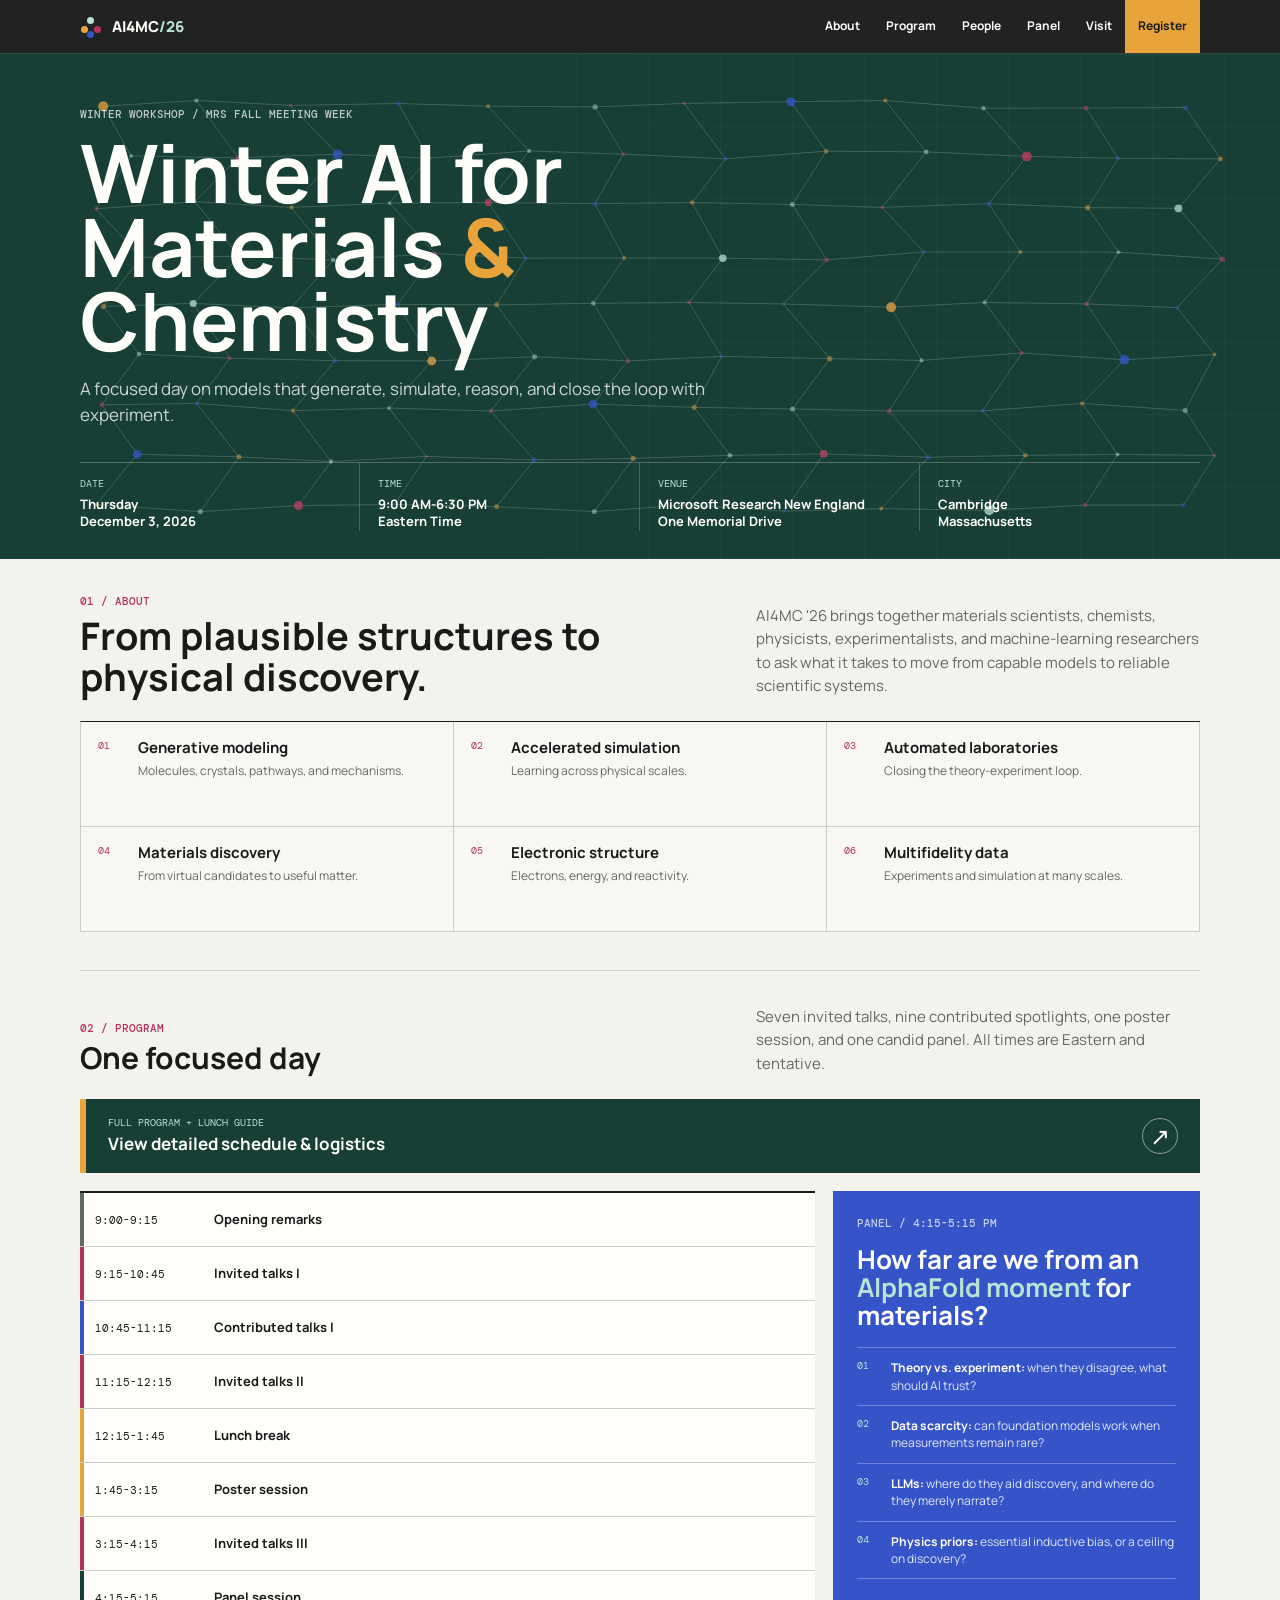
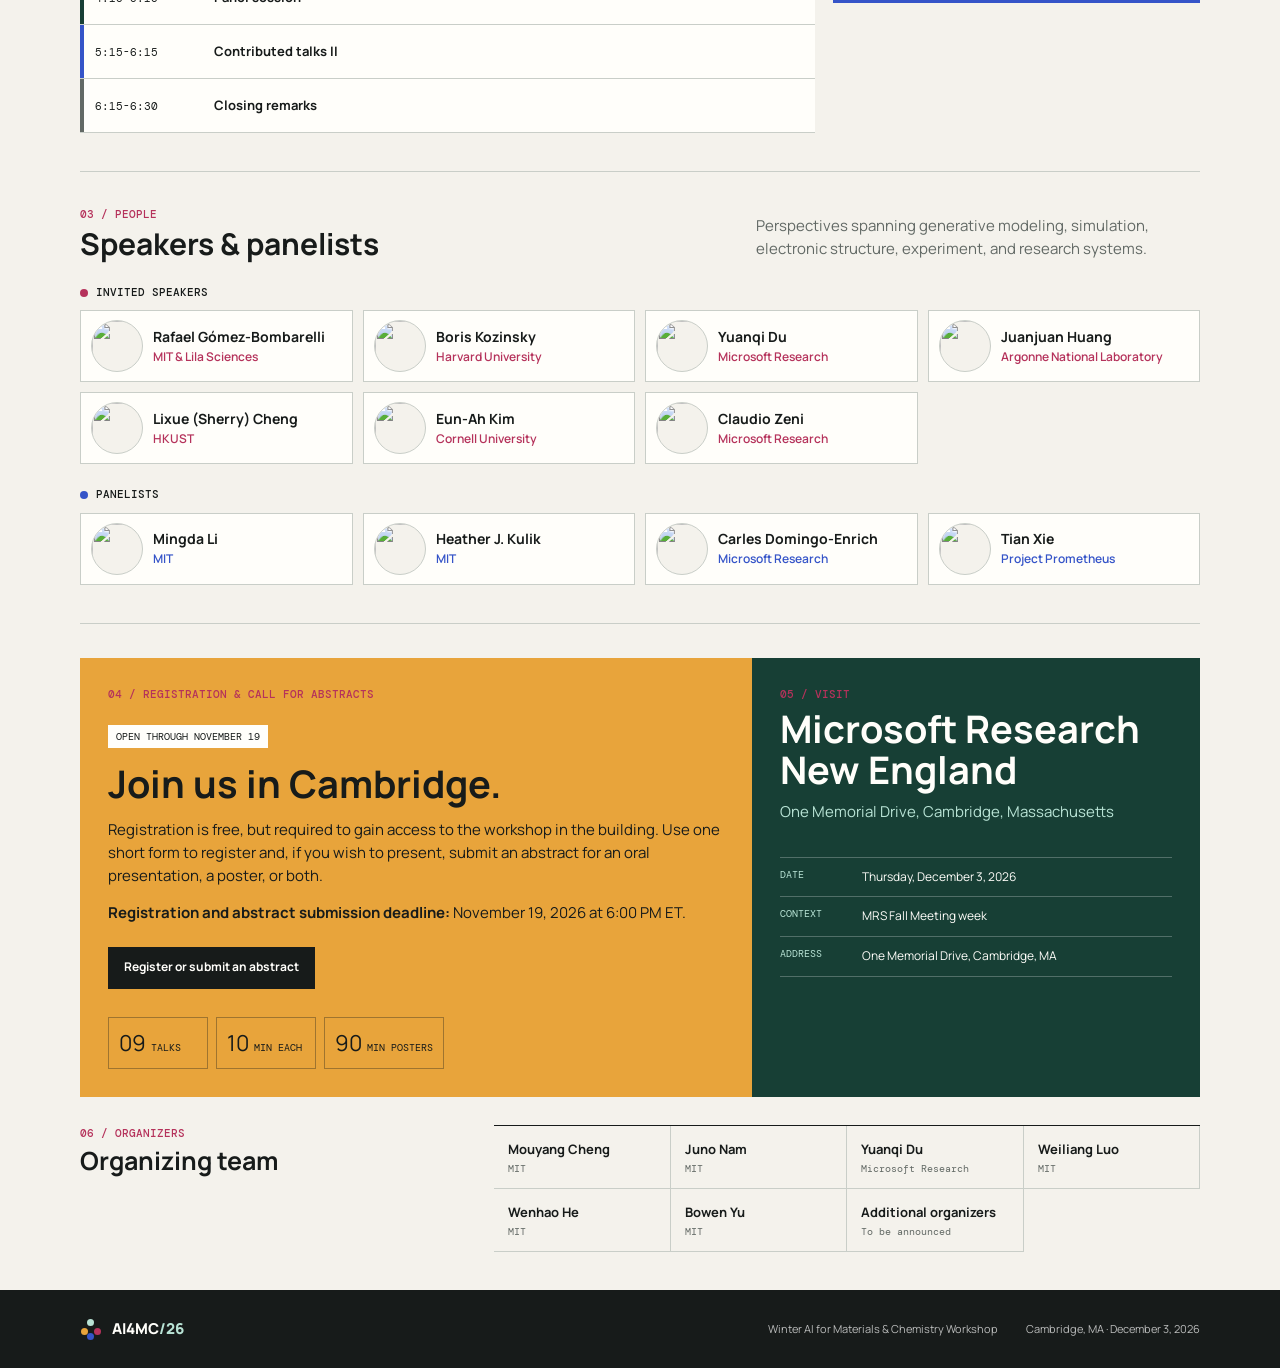
==== commit c12c5b4a: "Show contributed talks as compact schedule rows" ====
--- a/index.html
+++ b/index.html
@@ -8,7 +8,7 @@
   <link rel="preconnect" href="https://fonts.googleapis.com">
   <link rel="preconnect" href="https://fonts.gstatic.com" crossorigin>
   <link href="https://fonts.googleapis.com/css2?family=DM+Mono:wght@400;500&family=Manrope:wght@400;500;600;700;800&display=swap" rel="stylesheet">
-  <link rel="stylesheet" href="styles.css?v=20261122-1">
+  <link rel="stylesheet" href="styles.css?v=20261122-2">
 </head>
 <body>
   <a class="skip-link" href="#main">Skip to content</a>
--- a/styles.css
+++ b/styles.css
@@ -76,7 +76,7 @@
 .schedule-detail-link strong { font-size: 17px; line-height: 1.2; }
 .schedule-detail-arrow { flex: 0 0 auto; display: grid; place-items: center; width: 36px; height: 36px; border: 1px solid rgba(255,255,255,.5); border-radius: 50%; font-size: 24px; line-height: 1; }
 .schedule-detail-link:hover, .schedule-detail-link:focus-visible { background: #245848; }
-.schedule-detail-link:focus-visible, .detail-hero a:focus-visible, .detail-timeline a:focus-visible, .talk-grid a:focus-visible, .lunch-layout a:focus-visible { outline: 3px solid var(--amber); outline-offset: 3px; }
+.schedule-detail-link:focus-visible, .detail-hero a:focus-visible, .detail-timeline a:focus-visible, .lunch-layout a:focus-visible { outline: 3px solid var(--amber); outline-offset: 3px; }
 .schedule { list-style: none; padding: 0; border-top: 2px solid var(--ink); }
 .schedule li { position: relative; min-height: 54px; display: grid; grid-template-columns: 105px 1fr; gap: 14px; align-items: center; padding: 8px 15px; border-bottom: 1px solid var(--line); background: var(--white); }
 .schedule li::before { content: ""; position: absolute; left: 0; top: 0; bottom: 0; width: 4px; background: var(--muted); }
@@ -151,20 +151,17 @@
 .detail-timeline li.contributed { border-left-color: var(--cobalt); }
 .detail-timeline li.break, .detail-timeline li.poster { border-left-color: var(--amber); }
 .detail-timeline li.panel { border-left-color: var(--evergreen); }
-.detail-timeline time { padding-top: 3px; font: 11px/1.5 var(--mono); white-space: nowrap; }
-.timeline-kind, .talk-meta { display: block; color: var(--raspberry); font: 10px var(--mono); text-transform: uppercase; }
+.detail-timeline time, .detail-timeline .talk-time { padding-top: 3px; font: 11px/1.5 var(--mono); white-space: nowrap; }
+.timeline-kind { display: block; color: var(--raspberry); font: 10px var(--mono); text-transform: uppercase; }
 .detail-timeline .contributed .timeline-kind { color: var(--cobalt); }
 .detail-timeline .break .timeline-kind, .detail-timeline .poster .timeline-kind { color: #97611b; }
 .detail-timeline .panel .timeline-kind { color: var(--evergreen); }
 .detail-timeline h3 { margin-top: 4px; font-size: 18px; line-height: 1.25; }
 .detail-timeline p { margin-top: 5px; color: var(--muted); font-size: 13px; }
 .detail-timeline p a { color: var(--evergreen); font-weight: 700; text-decoration: underline; text-underline-offset: 3px; }
-.talk-grid { list-style: none; display: grid; grid-template-columns: repeat(3, minmax(0, 1fr)); gap: 10px; padding: 0; }
-.talk-grid li { min-height: 200px; display: flex; flex-direction: column; padding: 20px; border: 1px solid var(--line); border-top: 4px solid var(--cobalt); background: var(--white); }
-.talk-meta { color: var(--cobalt); }
-.talk-grid h3 { margin: 24px 0 20px; font-size: 17px; line-height: 1.35; overflow-wrap: anywhere; }
-.talk-grid h3 a:hover { color: var(--cobalt); text-decoration: underline; text-underline-offset: 3px; }
-.talk-grid p { margin-top: auto; padding-top: 12px; border-top: 1px solid var(--line); color: var(--muted); font-size: 13px; font-weight: 700; }
+.contributed-list li { padding-top: 12px; padding-bottom: 12px; }
+.contributed-list h3 { margin-top: 0; font-size: 16px; }
+.contributed-list p { margin-top: 2px; }
 .lunch-layout { display: grid; grid-template-columns: minmax(0, 1.25fr) minmax(300px, .75fr); gap: 20px; align-items: start; }
 .lunch-map-wrap { border: 1px solid var(--line); background: var(--white); }
 .lunch-sketch { display: block; width: 100%; height: auto; }
@@ -232,8 +229,7 @@
   .detail-hero .hero-inner { padding: 32px 0 23px; }
   .detail-hero-meta a { margin-left: 0; }
   .detail-timeline li { grid-template-columns: 125px 1fr; gap: 12px; padding: 14px; }
-  .detail-timeline time { white-space: normal; }
-  .talk-grid { grid-template-columns: repeat(2, minmax(0, 1fr)); }
+  .detail-timeline time, .detail-timeline .talk-time { white-space: normal; }
 }
 
 @media (max-width: 430px) {
@@ -245,8 +241,6 @@
   .mini-stats span { min-width: calc(50% - 4px); }
   .detail-timeline li { grid-template-columns: 1fr; gap: 4px; }
   .detail-timeline h3 { font-size: 16px; }
-  .talk-grid { grid-template-columns: 1fr; }
-  .talk-grid li { min-height: 0; }
 }
 
 @media (prefers-reduced-motion: reduce) {
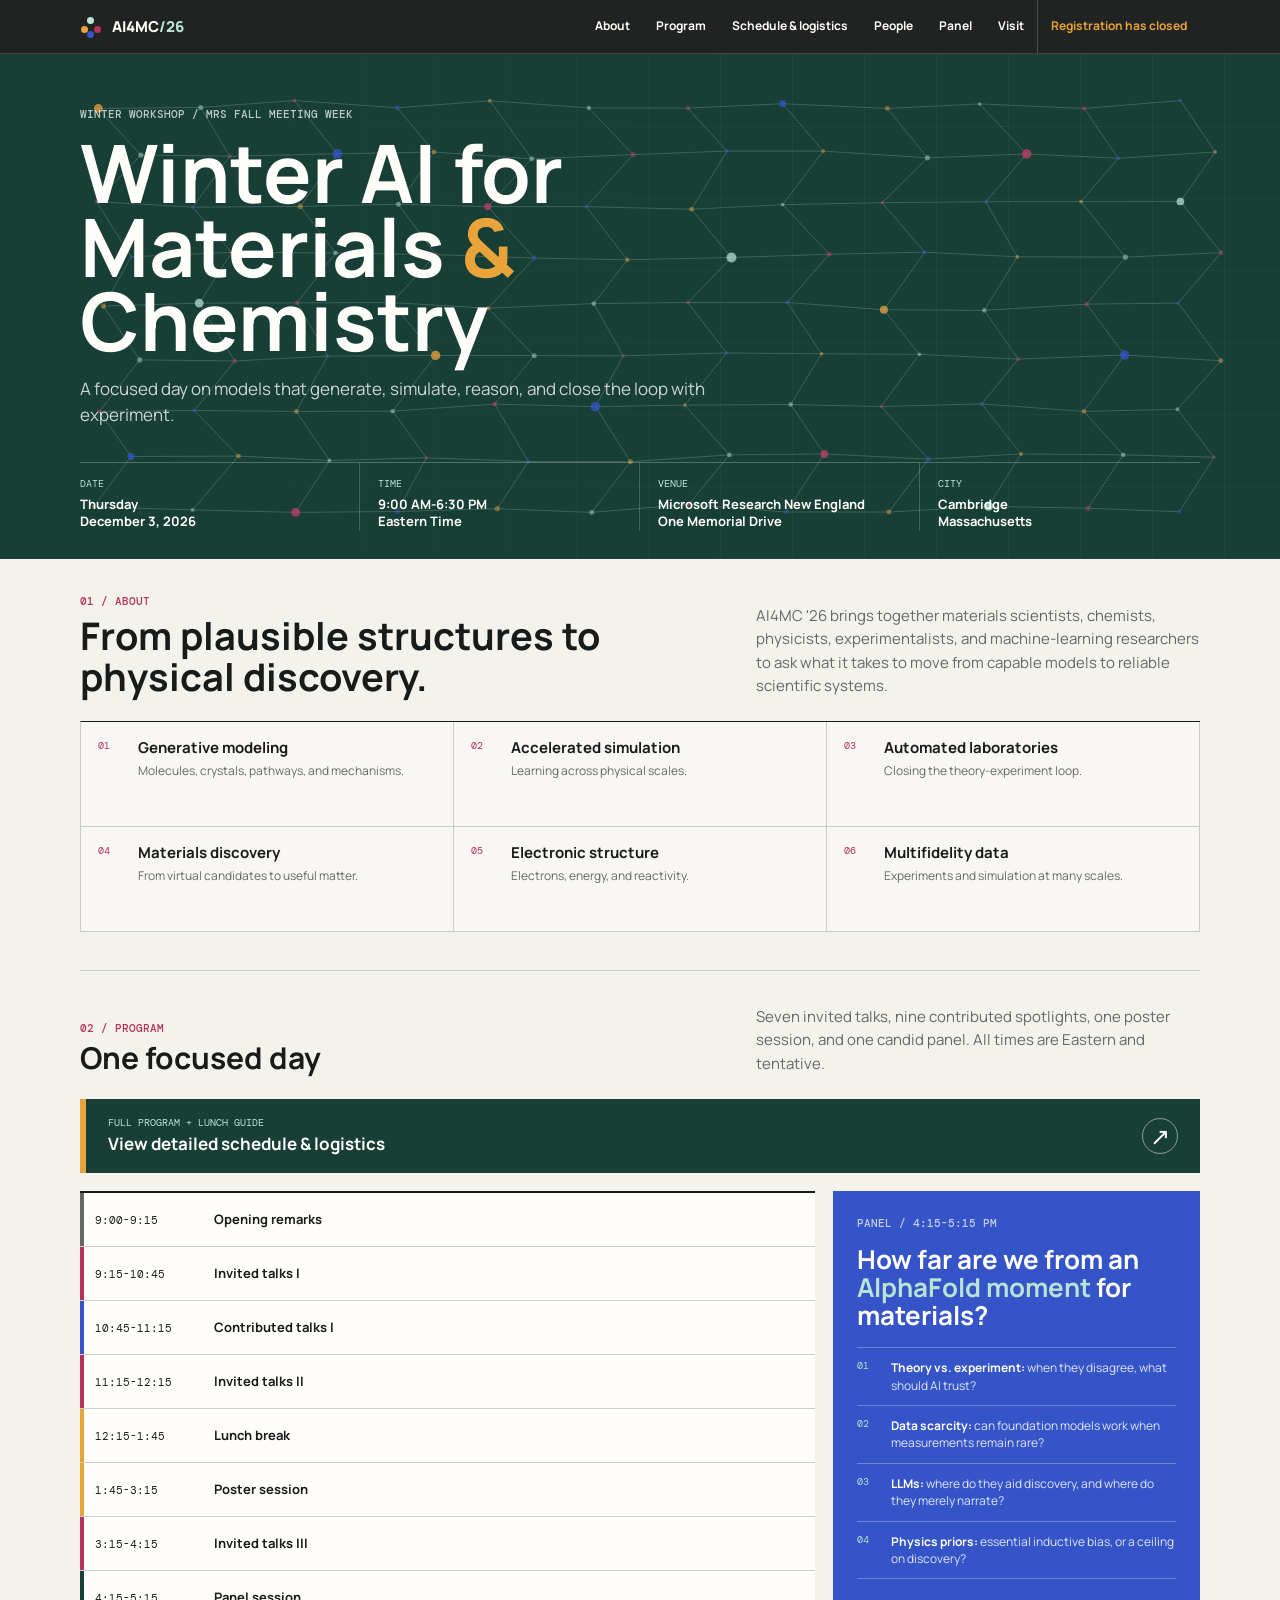
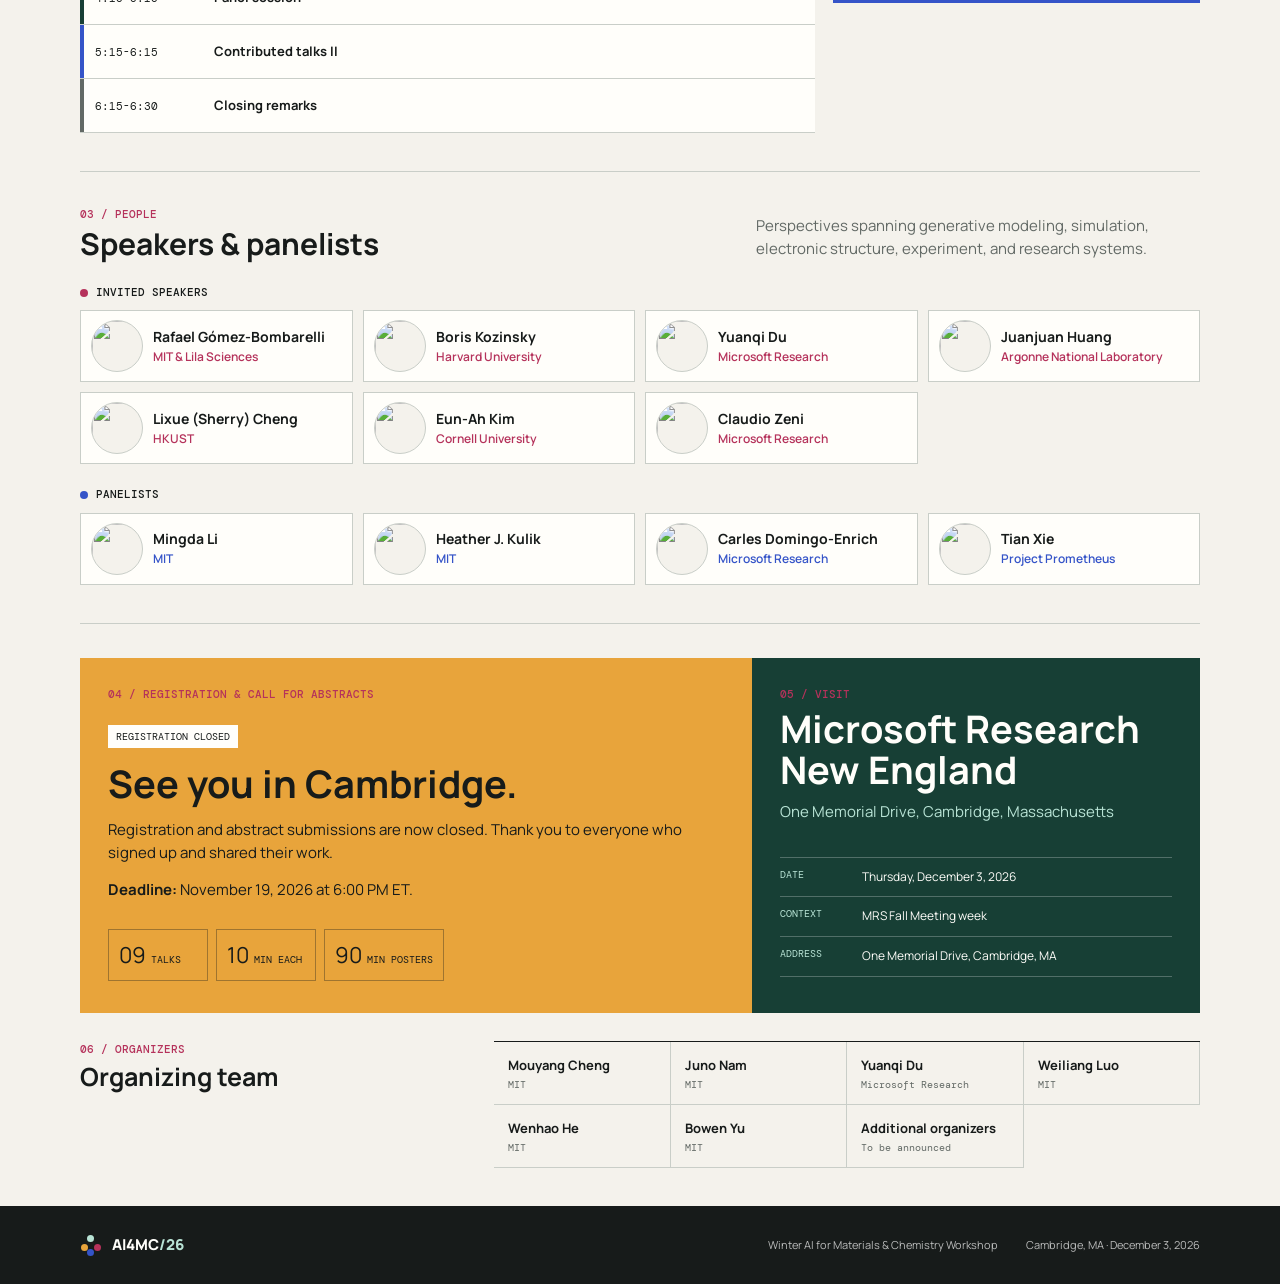
==== commit 5de7074b: "Add schedule nav link and mark registration closed" ====
--- a/index.html
+++ b/index.html
@@ -8,7 +8,7 @@
   <link rel="preconnect" href="https://fonts.googleapis.com">
   <link rel="preconnect" href="https://fonts.gstatic.com" crossorigin>
   <link href="https://fonts.googleapis.com/css2?family=DM+Mono:wght@400;500&family=Manrope:wght@400;500;600;700;800&display=swap" rel="stylesheet">
-  <link rel="stylesheet" href="styles.css?v=20261122-2">
+  <link rel="stylesheet" href="styles.css?v=20261122-3">
 </head>
 <body>
   <a class="skip-link" href="#main">Skip to content</a>
@@ -21,8 +21,8 @@
       <span></span><span></span><span class="sr-only">Toggle navigation</span>
     </button>
     <nav class="site-nav" id="site-nav" data-nav aria-label="Primary navigation">
-      <a href="#about">About</a><a href="#program">Program</a><a href="#people">People</a>
-      <a href="#panel">Panel</a><a href="#visit">Visit</a><a class="nav-cta" href="#abstracts">Register</a>
+      <a href="#about">About</a><a href="#program">Program</a><a href="schedule.html" target="_blank" rel="noopener noreferrer">Schedule &amp; logistics<span class="sr-only"> (opens in a new tab)</span></a><a href="#people">People</a>
+      <a href="#panel">Panel</a><a href="#visit">Visit</a><span class="nav-closed">Registration has closed</span>
     </nav>
   </header>
 
@@ -128,11 +128,10 @@
       <section class="section practical" aria-label="Participation and venue information">
         <div class="practical-grid">
           <article class="abstract-card" id="abstracts">
-            <p class="section-index">04 / Registration &amp; call for abstracts</p><p class="status-chip">Open through November 19</p>
-            <h2>Join us in Cambridge.</h2>
-            <p>Registration is free, but required to gain access to the workshop in the building. Use one short form to register and, if you wish to present, submit an abstract for an oral presentation, a poster, or both.</p>
-            <p><strong>Registration and abstract submission deadline:</strong> November 19, 2026 at 6:00 PM ET.</p>
-            <a class="form-cta" href="https://docs.google.com/forms/d/e/1FAIpQLSfO9KJ5YjZdYnXHMeKEOimz5jTorqgOtloGf9HDs_hQ8RA9sg/viewform" target="_blank" rel="noreferrer">Register or submit an abstract</a>
+            <p class="section-index">04 / Registration &amp; call for abstracts</p><p class="status-chip">Registration closed</p>
+            <h2>See you in Cambridge.</h2>
+            <p>Registration and abstract submissions are now closed. Thank you to everyone who signed up and shared their work.</p>
+            <p><strong>Deadline:</strong> November 19, 2026 at 6:00 PM ET.</p>
             <div class="mini-stats"><span><strong>09</strong>talks</span><span><strong>10</strong>min each</span><span><strong>90</strong>min posters</span></div>
           </article>
           <article class="venue-card" id="visit">
--- a/styles.css
+++ b/styles.css
@@ -38,6 +38,7 @@
 .site-nav a:hover, .site-nav a:focus-visible { color: var(--mint); }
 .site-nav .nav-cta { color: var(--ink); background: var(--amber); }
 .site-nav .nav-cta:hover, .site-nav .nav-cta:focus-visible { color: var(--ink); background: #f0b95f; }
+.site-nav .nav-closed { display: grid; place-items: center; padding: 0 13px; color: var(--amber); border-left: 1px solid rgba(255,255,255,.2); font-size: 12px; font-weight: 700; white-space: nowrap; }
 .menu-toggle { display: none; }
 
 .hero { position: relative; min-height: 390px; overflow: hidden; color: var(--white); background: var(--evergreen); }
@@ -192,7 +193,7 @@
   .lunch-layout { grid-template-columns: 1fr; }
 }
 
-@media (max-width: 720px) {
+@media (max-width: 780px) {
   html { scroll-padding-top: 54px; }
   .site-header { padding: 0 18px; }
   .menu-toggle { position: relative; display: block; width: 38px; height: 38px; padding: 0; border: 0; color: var(--white); background: transparent; }
@@ -203,6 +204,7 @@
   .site-nav.open { display: grid; }
   .site-nav a { min-height: 44px; justify-items: start; padding: 0 12px; border-bottom: 1px solid rgba(255,255,255,.15); }
   .site-nav .nav-cta { justify-items: center; margin-top: 8px; grid-column: 1 / -1; }
+  .site-nav .nav-closed { min-height: 44px; justify-items: center; margin-top: 8px; grid-column: 1 / -1; border-left: 0; }
   .hero { min-height: 460px; }
   .hero-inner, .page-shell { width: min(100% - 30px, var(--max)); }
   .hero-inner { padding-top: 42px; }
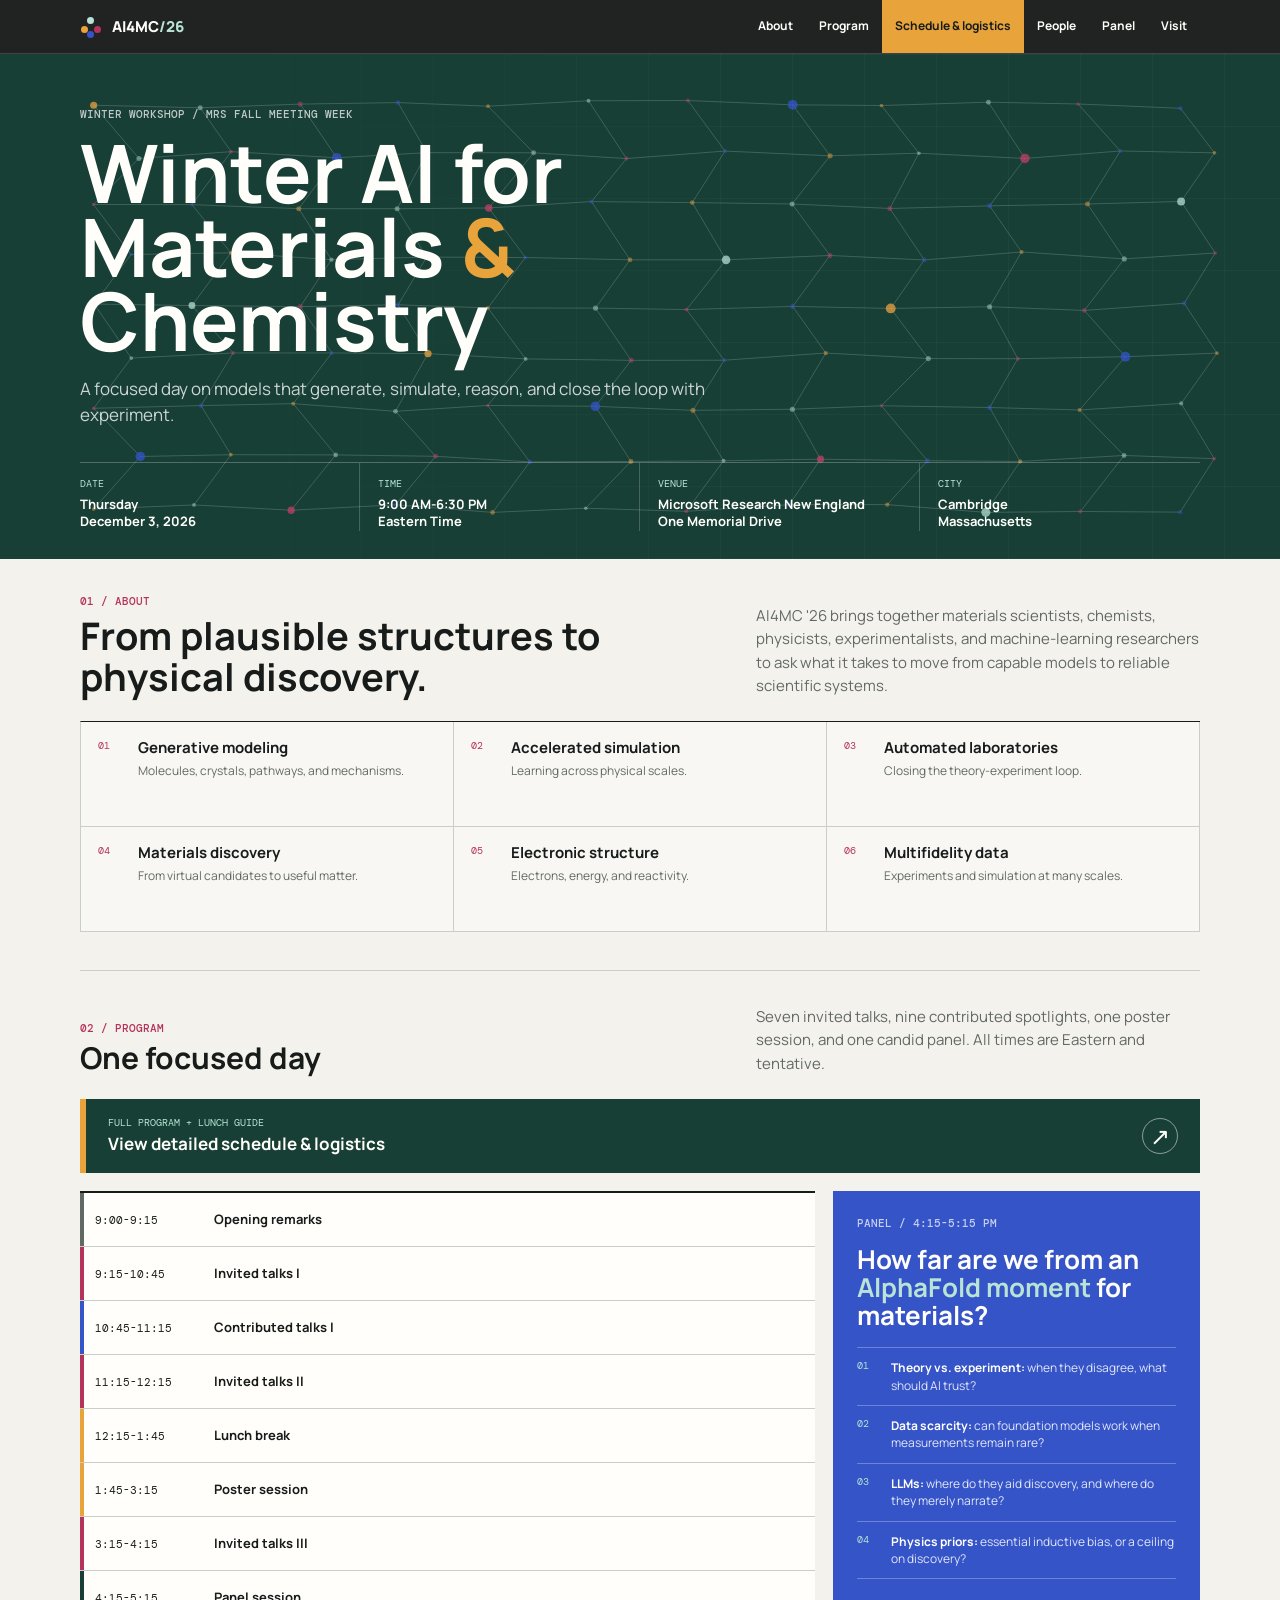
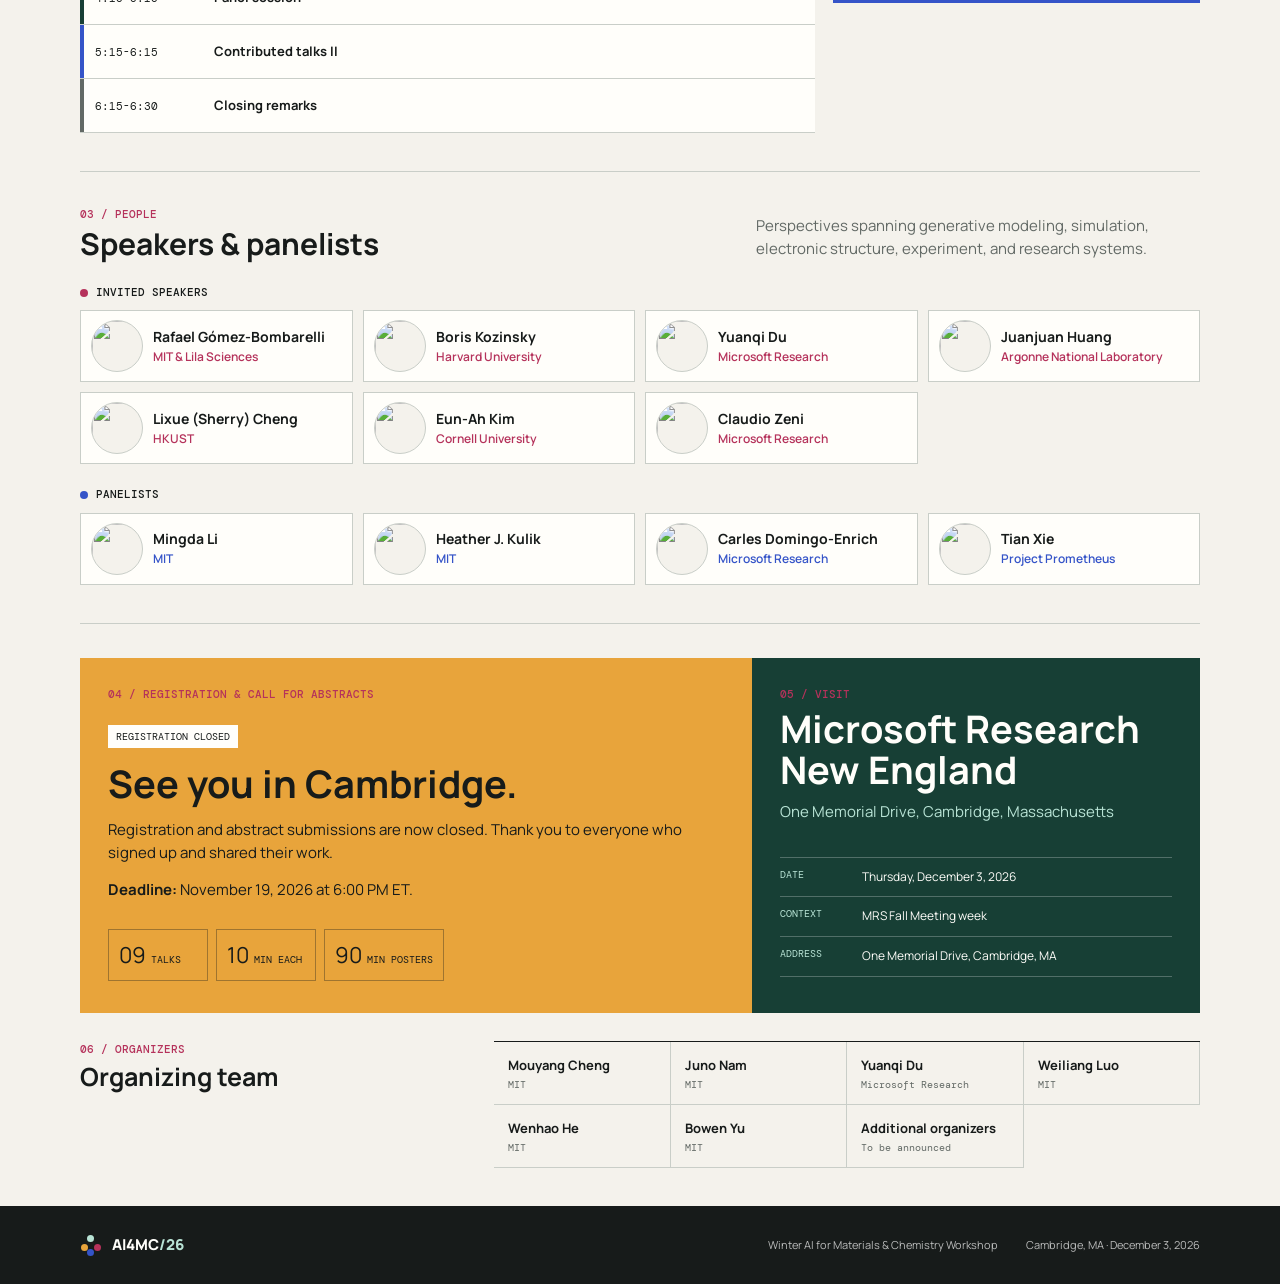
==== commit bb9ccea7: "Highlight schedule link and simplify navigation" ====
--- a/index.html
+++ b/index.html
@@ -8,7 +8,7 @@
   <link rel="preconnect" href="https://fonts.googleapis.com">
   <link rel="preconnect" href="https://fonts.gstatic.com" crossorigin>
   <link href="https://fonts.googleapis.com/css2?family=DM+Mono:wght@400;500&family=Manrope:wght@400;500;600;700;800&display=swap" rel="stylesheet">
-  <link rel="stylesheet" href="styles.css?v=20261122-3">
+  <link rel="stylesheet" href="styles.css?v=20261122-4">
 </head>
 <body>
   <a class="skip-link" href="#main">Skip to content</a>
@@ -21,8 +21,8 @@
       <span></span><span></span><span class="sr-only">Toggle navigation</span>
     </button>
     <nav class="site-nav" id="site-nav" data-nav aria-label="Primary navigation">
-      <a href="#about">About</a><a href="#program">Program</a><a href="schedule.html" target="_blank" rel="noopener noreferrer">Schedule &amp; logistics<span class="sr-only"> (opens in a new tab)</span></a><a href="#people">People</a>
-      <a href="#panel">Panel</a><a href="#visit">Visit</a><span class="nav-closed">Registration has closed</span>
+      <a href="#about">About</a><a href="#program">Program</a><a class="nav-cta" href="schedule.html" target="_blank" rel="noopener noreferrer">Schedule &amp; logistics<span class="sr-only"> (opens in a new tab)</span></a><a href="#people">People</a>
+      <a href="#panel">Panel</a><a href="#visit">Visit</a>
     </nav>
   </header>
 
--- a/styles.css
+++ b/styles.css
@@ -38,7 +38,6 @@
 .site-nav a:hover, .site-nav a:focus-visible { color: var(--mint); }
 .site-nav .nav-cta { color: var(--ink); background: var(--amber); }
 .site-nav .nav-cta:hover, .site-nav .nav-cta:focus-visible { color: var(--ink); background: #f0b95f; }
-.site-nav .nav-closed { display: grid; place-items: center; padding: 0 13px; color: var(--amber); border-left: 1px solid rgba(255,255,255,.2); font-size: 12px; font-weight: 700; white-space: nowrap; }
 .menu-toggle { display: none; }
 
 .hero { position: relative; min-height: 390px; overflow: hidden; color: var(--white); background: var(--evergreen); }
@@ -193,7 +192,7 @@
   .lunch-layout { grid-template-columns: 1fr; }
 }
 
-@media (max-width: 780px) {
+@media (max-width: 720px) {
   html { scroll-padding-top: 54px; }
   .site-header { padding: 0 18px; }
   .menu-toggle { position: relative; display: block; width: 38px; height: 38px; padding: 0; border: 0; color: var(--white); background: transparent; }
@@ -204,7 +203,6 @@
   .site-nav.open { display: grid; }
   .site-nav a { min-height: 44px; justify-items: start; padding: 0 12px; border-bottom: 1px solid rgba(255,255,255,.15); }
   .site-nav .nav-cta { justify-items: center; margin-top: 8px; grid-column: 1 / -1; }
-  .site-nav .nav-closed { min-height: 44px; justify-items: center; margin-top: 8px; grid-column: 1 / -1; border-left: 0; }
   .hero { min-height: 460px; }
   .hero-inner, .page-shell { width: min(100% - 30px, var(--max)); }
   .hero-inner { padding-top: 42px; }
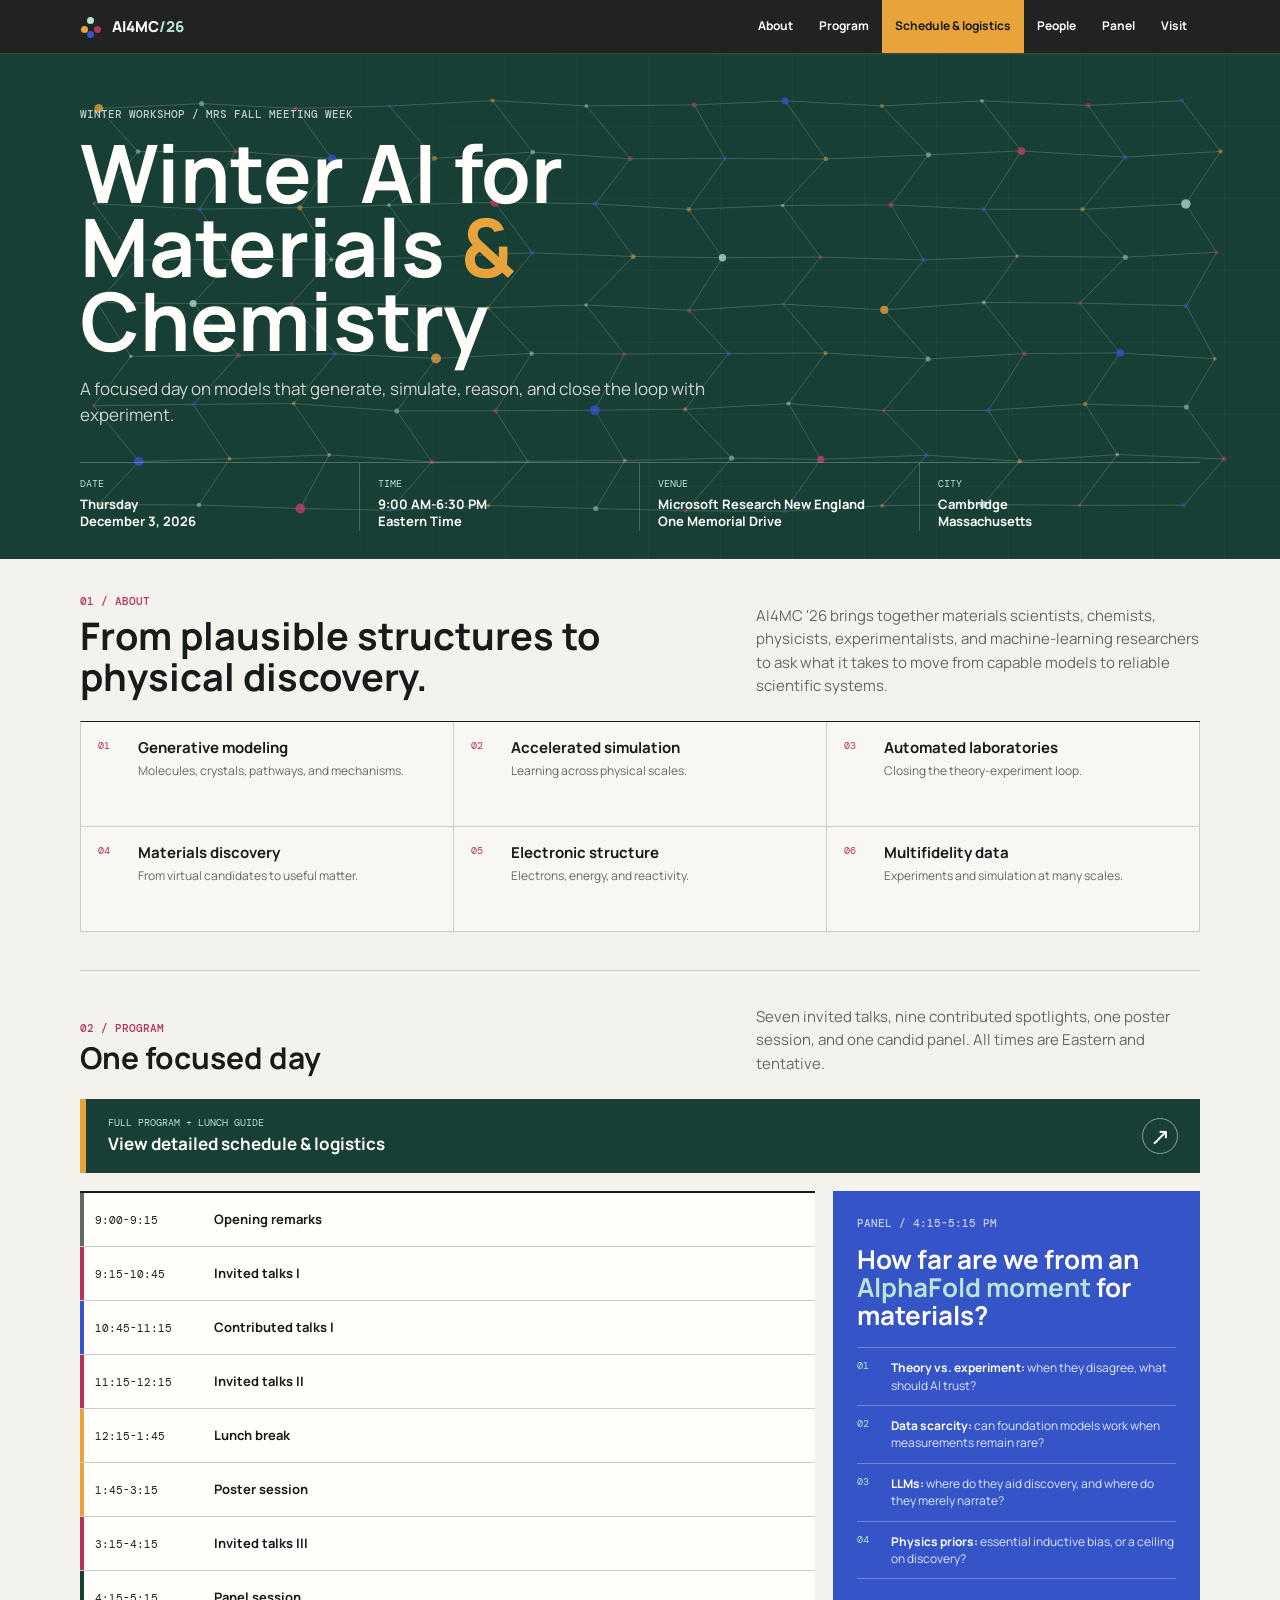
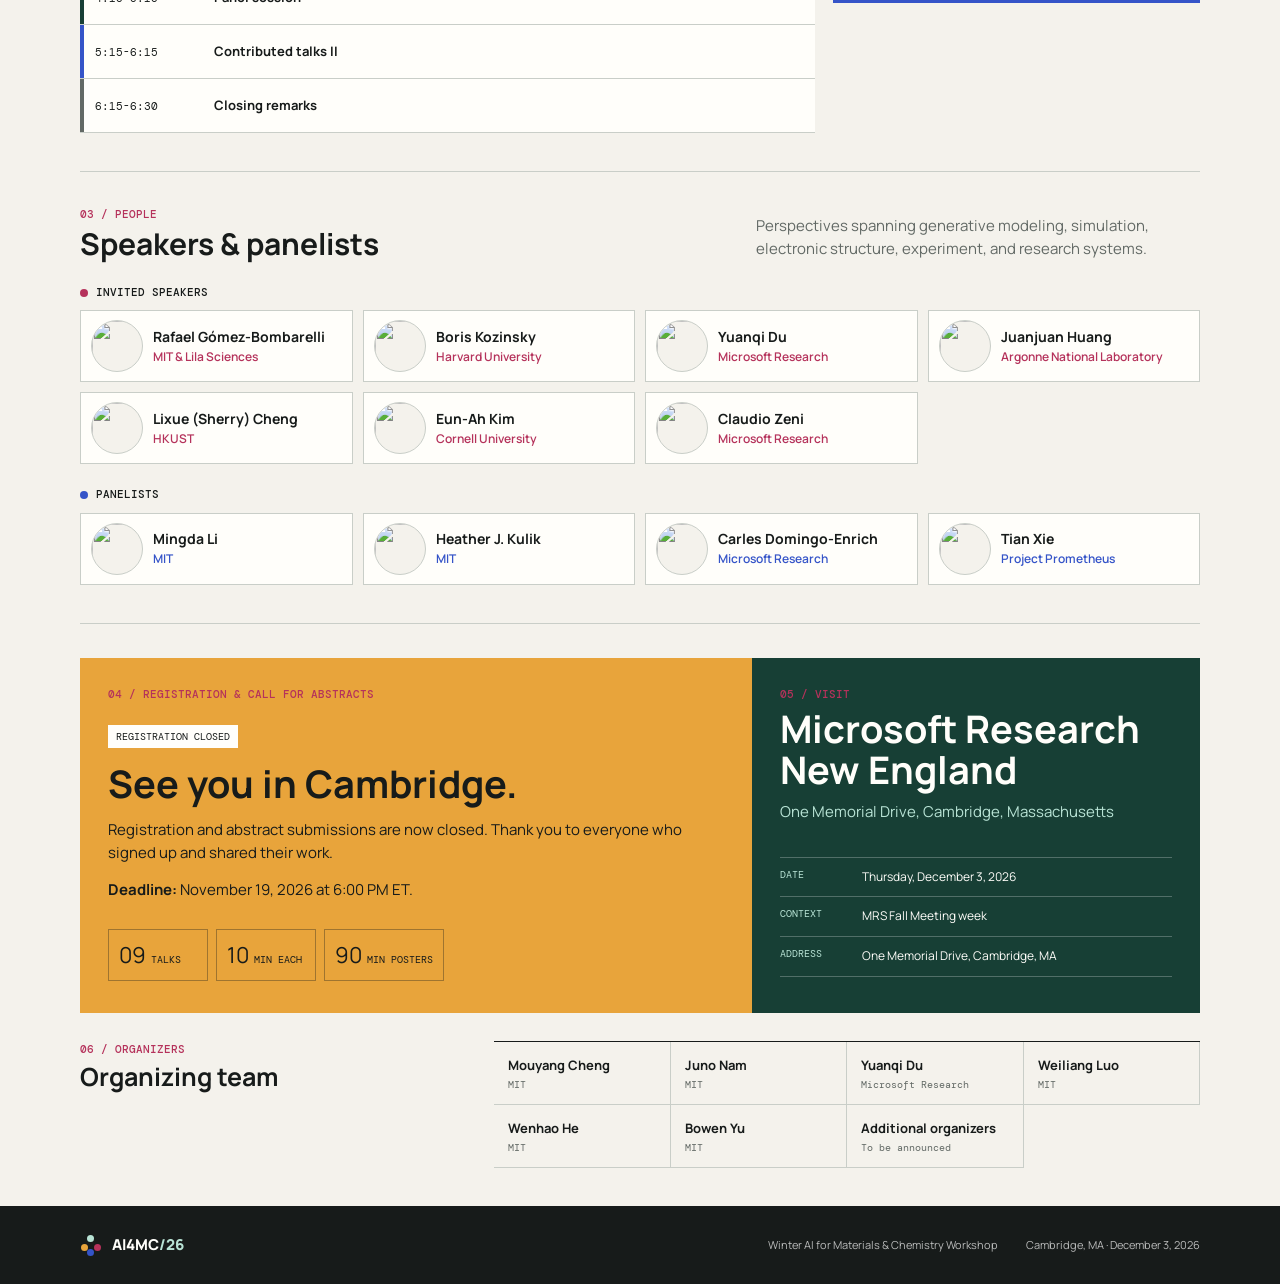
==== commit d96f0f5f: "Show speaker affiliations inline in detailed schedule" ====
--- a/index.html
+++ b/index.html
@@ -8,7 +8,7 @@
   <link rel="preconnect" href="https://fonts.googleapis.com">
   <link rel="preconnect" href="https://fonts.gstatic.com" crossorigin>
   <link href="https://fonts.googleapis.com/css2?family=DM+Mono:wght@400;500&family=Manrope:wght@400;500;600;700;800&display=swap" rel="stylesheet">
-  <link rel="stylesheet" href="styles.css?v=20261122-4">
+  <link rel="stylesheet" href="styles.css?v=20261122-5">
 </head>
 <body>
   <a class="skip-link" href="#main">Skip to content</a>
--- a/styles.css
+++ b/styles.css
@@ -157,6 +157,8 @@
 .detail-timeline .break .timeline-kind, .detail-timeline .poster .timeline-kind { color: #97611b; }
 .detail-timeline .panel .timeline-kind { color: var(--evergreen); }
 .detail-timeline h3 { margin-top: 4px; font-size: 18px; line-height: 1.25; }
+.detail-timeline .speaker-affiliation { color: var(--raspberry); font-size: .68em; font-weight: 600; white-space: nowrap; }
+.contributed-list .speaker-affiliation { color: var(--cobalt); }
 .detail-timeline p { margin-top: 5px; color: var(--muted); font-size: 13px; }
 .detail-timeline p a { color: var(--evergreen); font-weight: 700; text-decoration: underline; text-underline-offset: 3px; }
 .contributed-list li { padding-top: 12px; padding-bottom: 12px; }
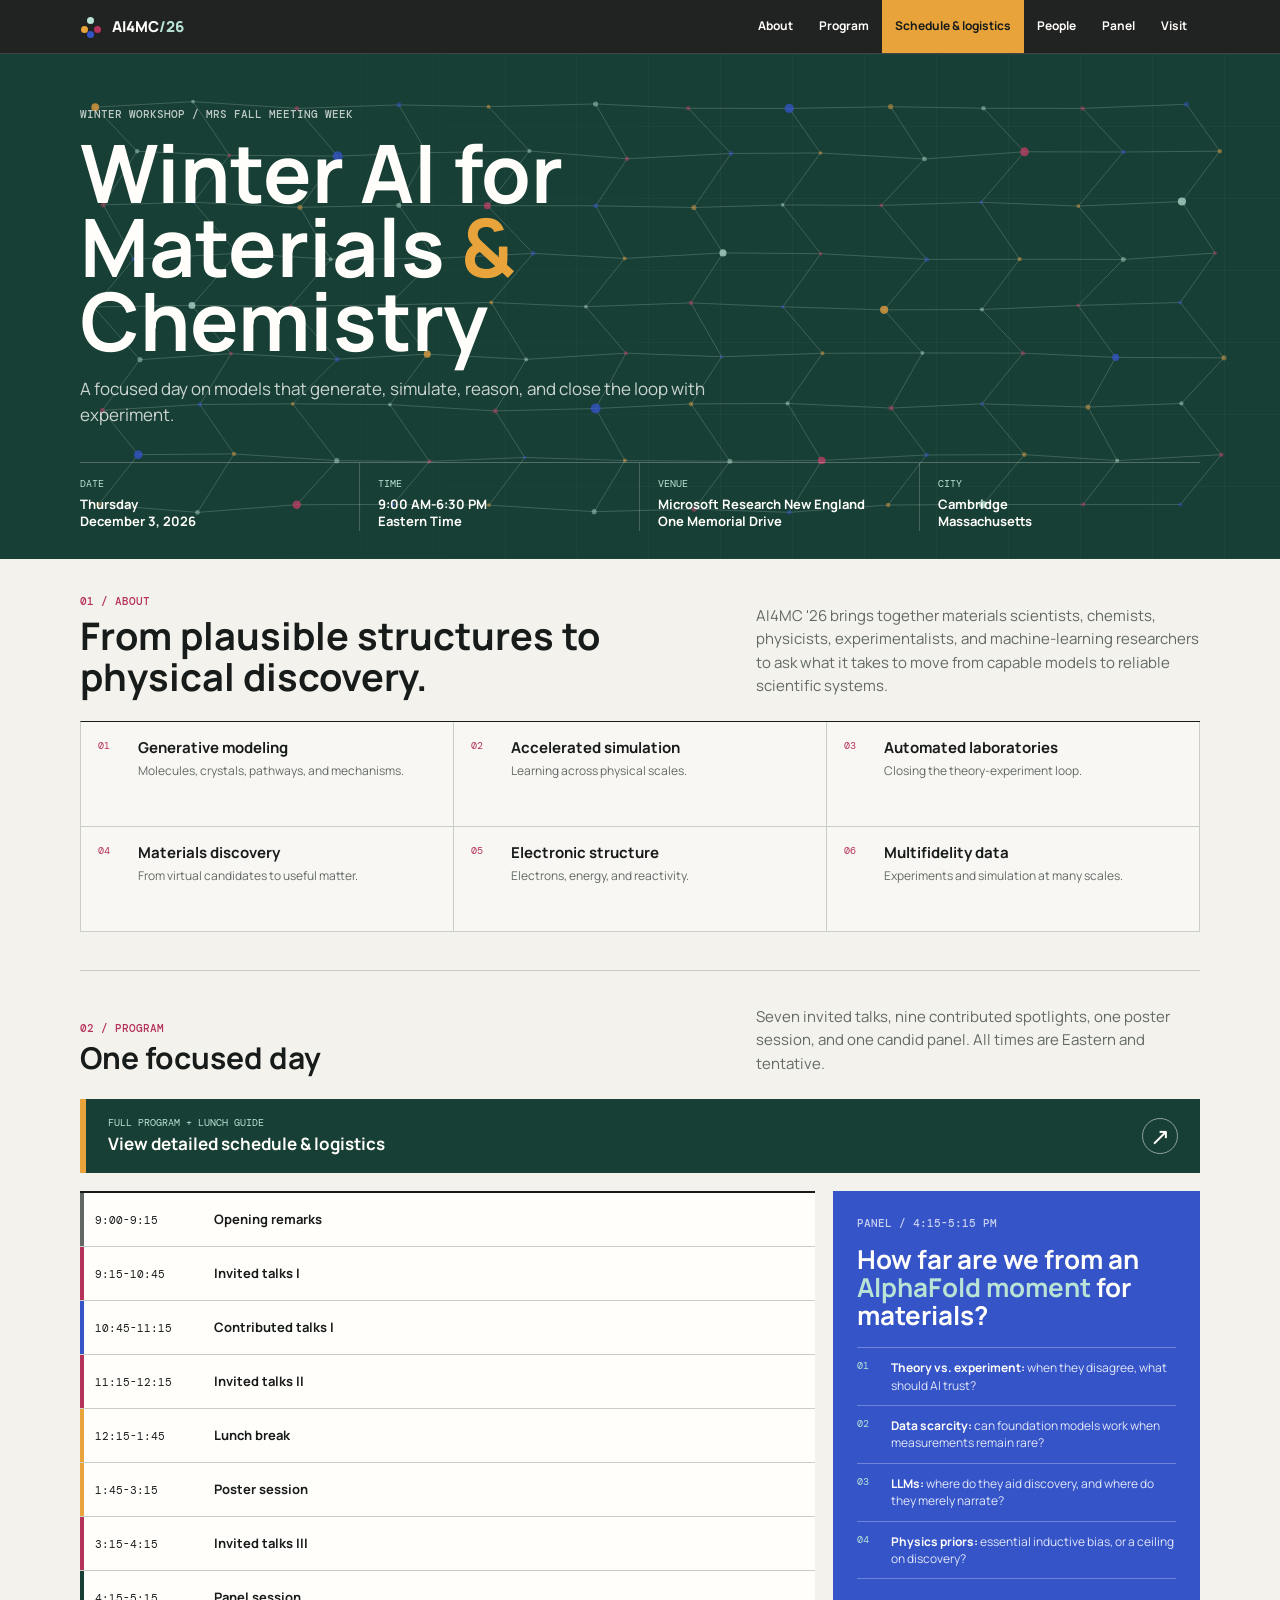
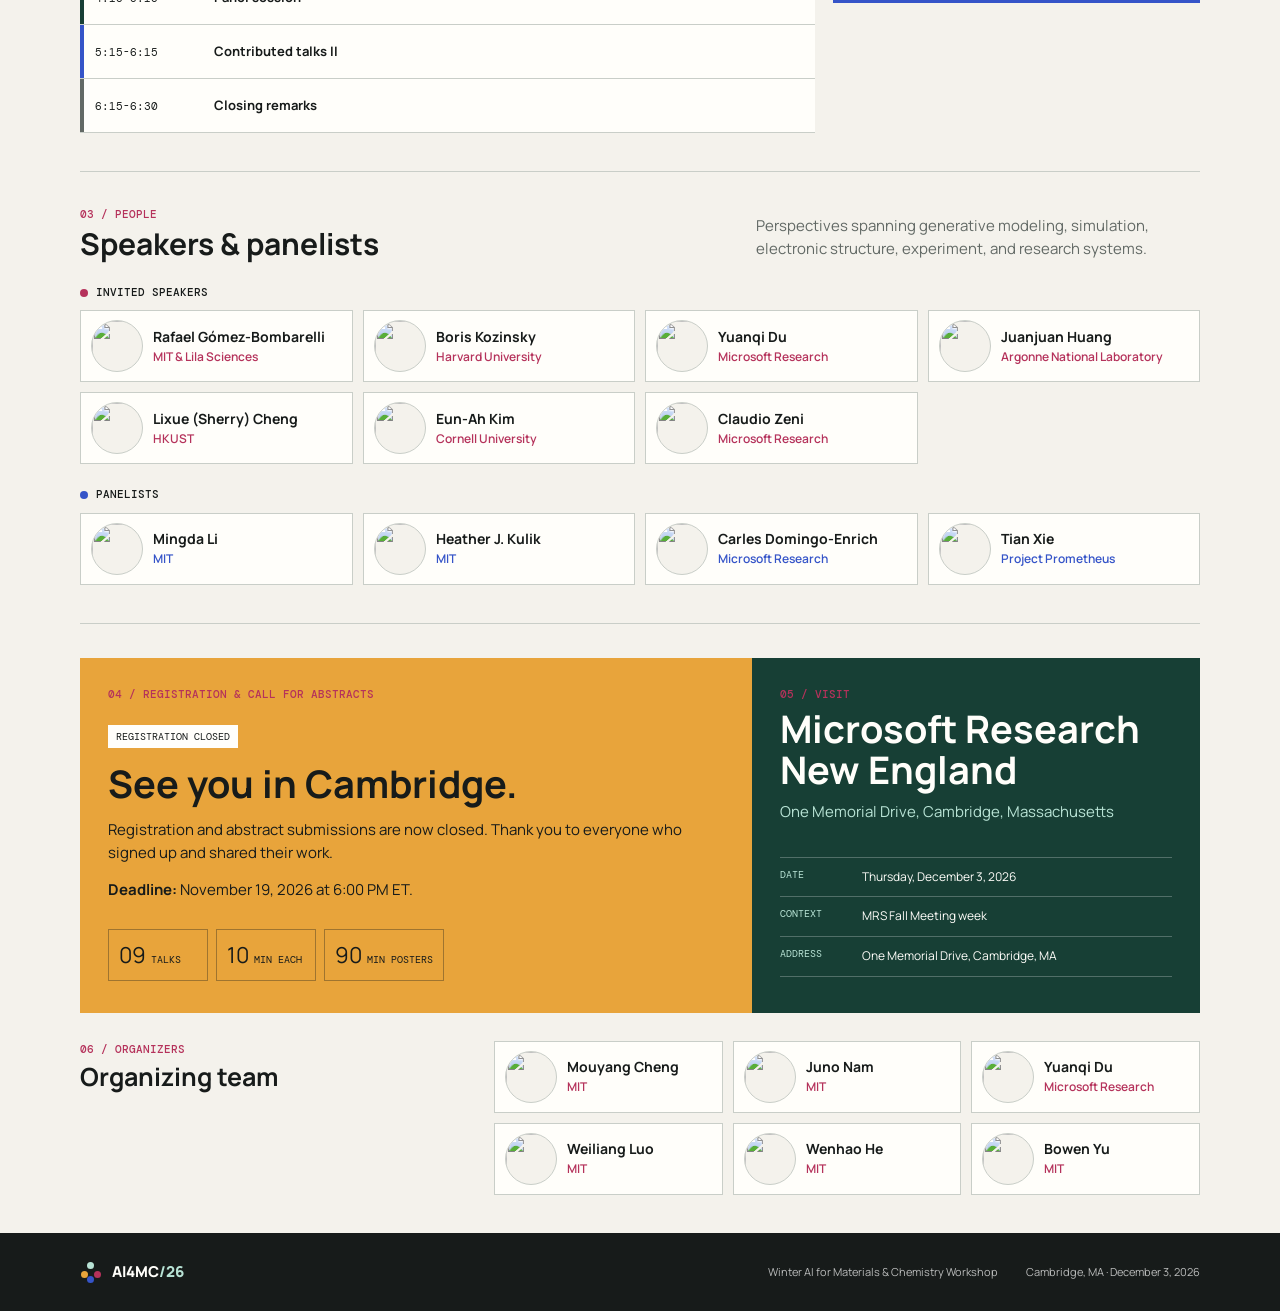
==== commit 23831514: "Show organizer photo cards and remove placeholder" ====
--- a/index.html
+++ b/index.html
@@ -8,7 +8,7 @@
   <link rel="preconnect" href="https://fonts.googleapis.com">
   <link rel="preconnect" href="https://fonts.gstatic.com" crossorigin>
   <link href="https://fonts.googleapis.com/css2?family=DM+Mono:wght@400;500&family=Manrope:wght@400;500;600;700;800&display=swap" rel="stylesheet">
-  <link rel="stylesheet" href="styles.css?v=20261122-5">
+  <link rel="stylesheet" href="styles.css?v=20261122-7">
 </head>
 <body>
   <a class="skip-link" href="#main">Skip to content</a>
@@ -145,14 +145,13 @@
         </div>
         <div class="organizers" id="organizers">
           <div><p class="section-index">06 / Organizers</p><h2>Organizing team</h2></div>
-          <div class="organizer-list">
-            <article><h3>Mouyang Cheng</h3><p>MIT</p></article>
-            <article><h3>Juno Nam</h3><p>MIT</p></article>
-            <article><h3>Yuanqi Du</h3><p>Microsoft Research</p></article>
-            <article><h3>Weiliang Luo</h3><p>MIT</p></article>
-            <article><h3>Wenhao He</h3><p>MIT</p></article>
-            <article><h3>Bowen Yu</h3><p>MIT</p></article>
-            <article><h3>Additional organizers</h3><p>To be announced</p></article>
+          <div class="person-grid organizer-list">
+            <article class="person"><img src="https://vipandyc.github.io/images/mouyang-cheng-headshot-centered.jpg" alt="" width="52" height="52" loading="lazy" referrerpolicy="no-referrer"><div><h3><a href="https://vipandyc.github.io/" target="_blank" rel="noreferrer">Mouyang Cheng</a></h3><p>MIT</p></div></article>
+            <article class="person"><img src="https://engineering.mit.edu/app/uploads/2025/11/Nam-Juno-1024x1024.jpg" alt="" width="52" height="52" loading="lazy" referrerpolicy="no-referrer"><div><h3><a href="https://gomezbombarelli.mit.edu/juno-nam/" target="_blank" rel="noreferrer">Juno Nam</a></h3><p>MIT</p></div></article>
+            <article class="person"><img src="https://yuanqidu.github.io/images/avatar.jpg" alt="" width="52" height="52" loading="lazy" referrerpolicy="no-referrer"><div><h3><a href="https://yuanqidu.github.io/" target="_blank" rel="noreferrer">Yuanqi Du</a></h3><p>Microsoft Research</p></div></article>
+            <article class="person"><img src="https://hjkgrp.mit.edu/author/weiliang-luo/avatar_hu58a7dab829a9efd59af5841a78e37f12_95852_270x270_fill_q75_lanczos_center.jpg" alt="" width="52" height="52" loading="lazy" referrerpolicy="no-referrer"><div><h3><a href="https://hjkgrp.mit.edu/author/weiliang-luo/" target="_blank" rel="noreferrer">Weiliang Luo</a></h3><p>MIT</p></div></article>
+            <article class="person"><img src="https://he-wenhao.github.io/images/wenhao.png" alt="" width="52" height="52" loading="lazy" referrerpolicy="no-referrer"><div><h3><a href="https://he-wenhao.github.io/" target="_blank" rel="noreferrer">Wenhao He</a></h3><p>MIT</p></div></article>
+            <article class="person"><img src="https://bowenyu066.github.io/images/me_6.jpg" alt="" width="52" height="52" loading="lazy" referrerpolicy="no-referrer"><div><h3><a href="https://bowenyu066.github.io/" target="_blank" rel="noreferrer">Bowen Yu</a></h3><p>MIT</p></div></article>
           </div>
         </div>
       </section>
--- a/styles.css
+++ b/styles.css
@@ -131,10 +131,7 @@
 .venue-card dd { font-size: 12px; }
 .organizers { display: grid; grid-template-columns: .7fr 1.3fr; gap: 34px; padding-top: 28px; }
 .organizers h2 { font-size: 25px; }
-.organizer-list { display: grid; grid-template-columns: repeat(4, 1fr); border-top: 1px solid var(--ink); }
-.organizer-list article { padding: 13px 14px; border-right: 1px solid var(--line); border-bottom: 1px solid var(--line); }
-.organizer-list h3 { font-size: 13px; }
-.organizer-list p { margin-top: 3px; color: var(--muted); font: 10px var(--mono); }
+.organizer-list { grid-template-columns: repeat(3, minmax(0, 1fr)); }
 
 .detail-hero { min-height: 260px; }
 .detail-hero .hero-canvas { opacity: .38; }
